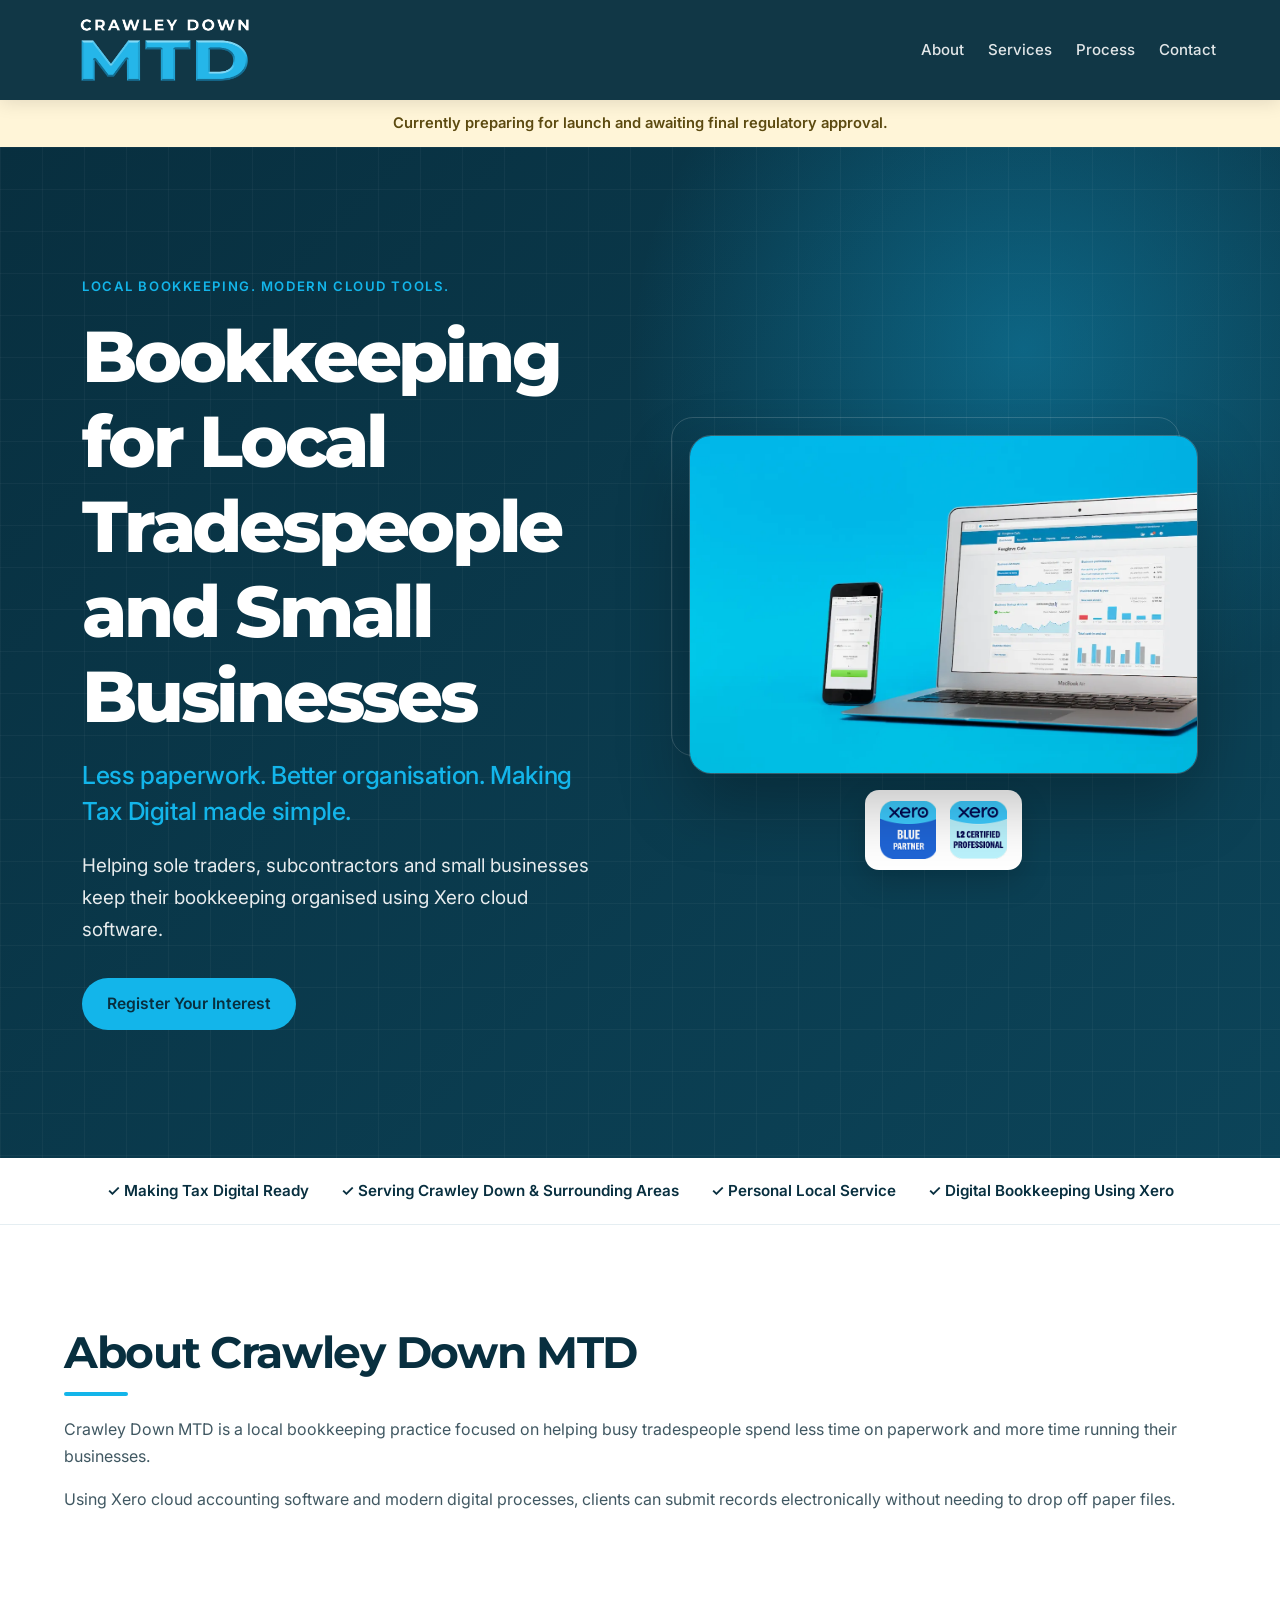
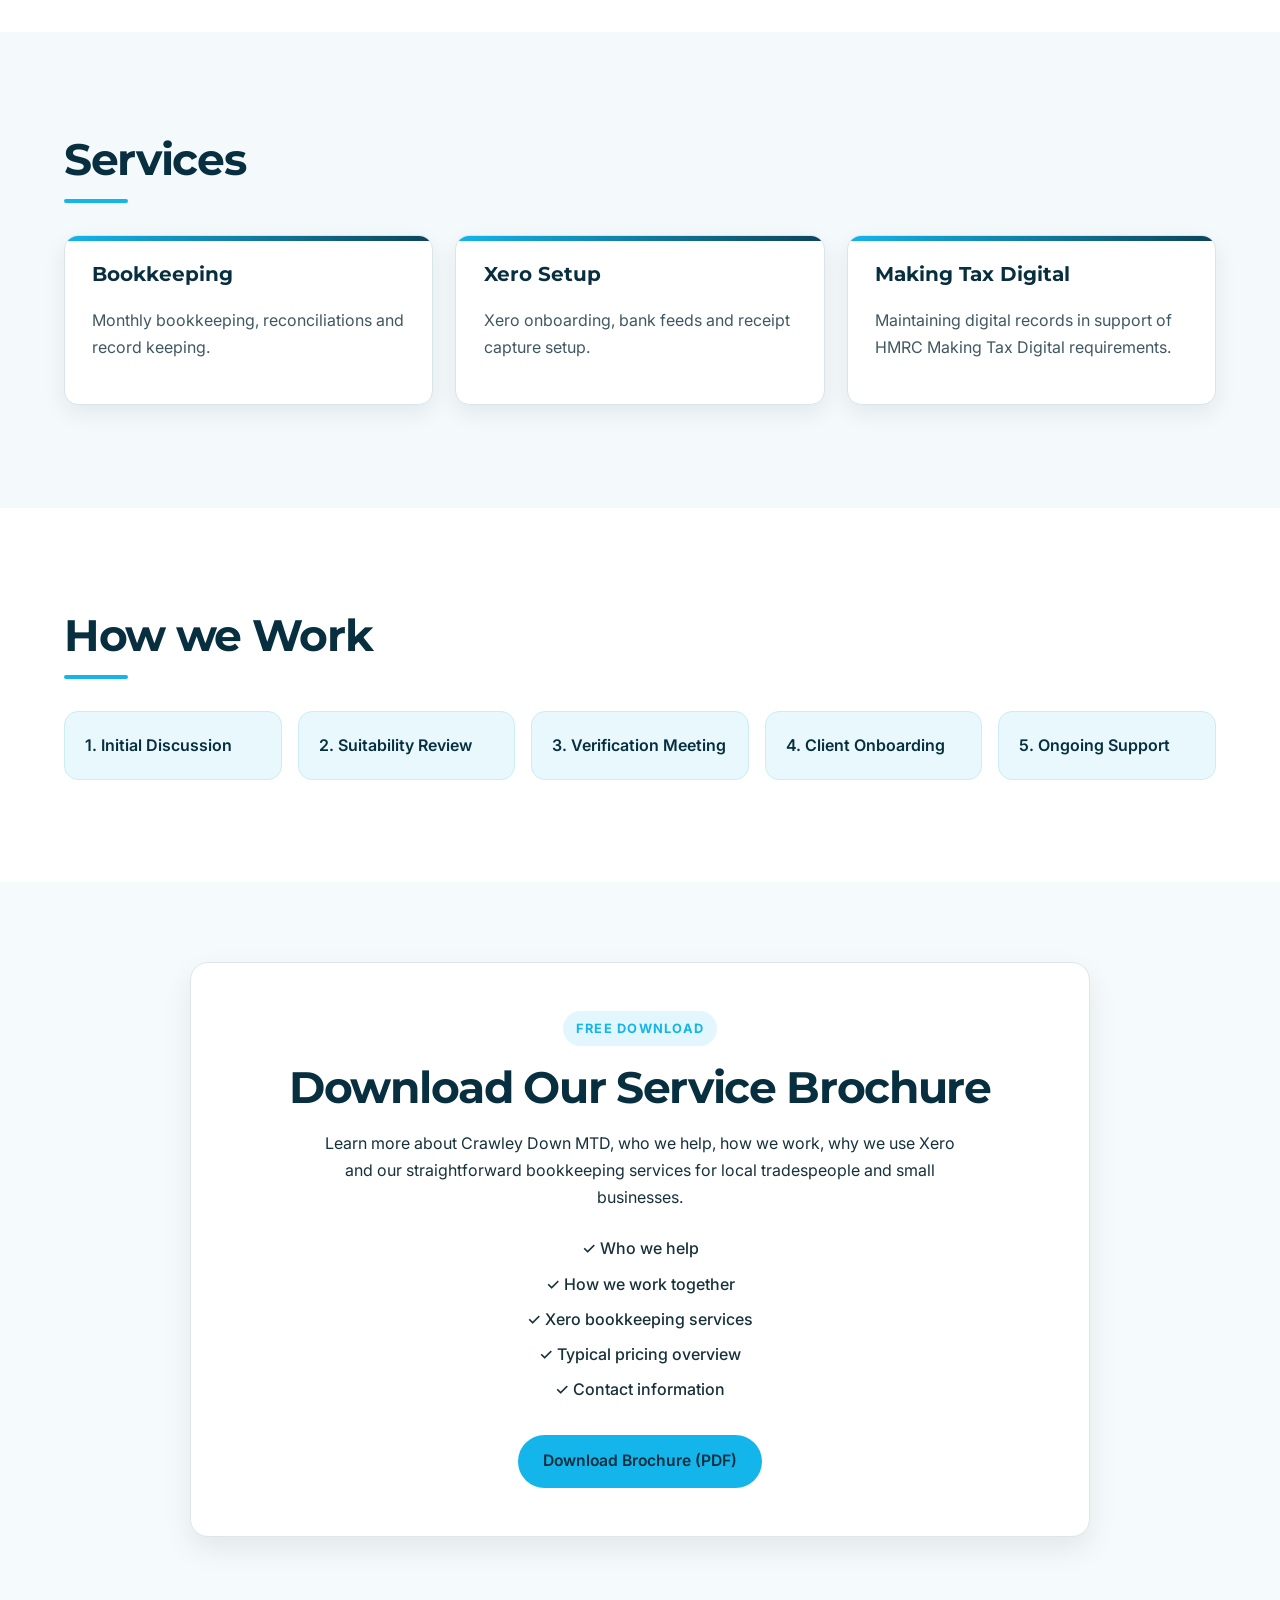
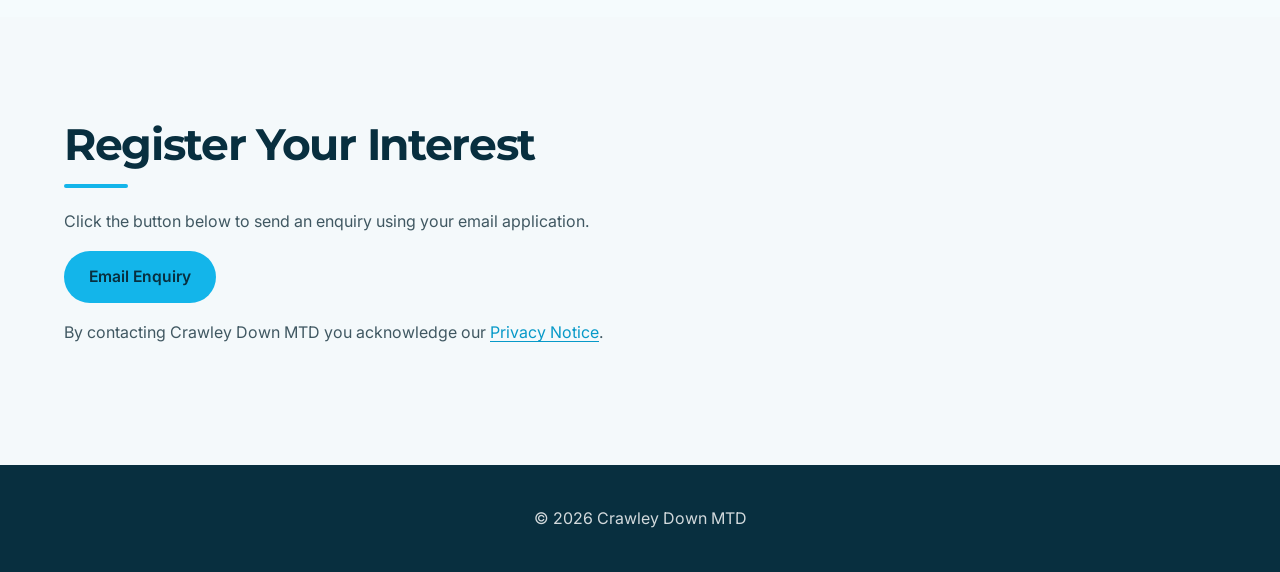
==== index.html @ 28c59f34 "Release 1.1 with downloadable brochure" ====
<!DOCTYPE html>

<html lang="en-GB">
<head>
<meta charset="utf-8"/>
<meta content="width=device-width, initial-scale=1.0" name="viewport"/>
<title>Crawley Down MTD | Bookkeeping for Local Trades Businesses</title>
<meta content="Bookkeeping and Xero support for sole traders, subcontractors and small businesses in Crawley Down and surrounding areas." name="description"/>
<link href="css/style.css" rel="stylesheet"/>
<body>
<header>
<div class="container">
<div class="logo">
<a href="index.html">
   <img src="images/crawley-down-MTD-logo-white.webp" width="200" height="auto">
</a>
</div>
<nav>
<ul>
<li><a href="#about">About</a></li>
<li><a href="#services">Services</a></li>
<li><a href="#process">Process</a></li>
<li><a href="#contact">Contact</a></li>
</ul>
</nav>
</div>
</header>
<section class="status-banner">
<div class="container">
        Currently preparing for launch and awaiting final regulatory approval.
    </div>
</section>
<section class="hero">
<div class="container hero-grid">
<div class="hero-copy">
<p class="eyebrow">Local bookkeeping. Modern cloud tools.</p>
<h1>Bookkeeping for Local Tradespeople and Small Businesses</h1>
<h2>Less paperwork. Better organisation. Making Tax Digital made simple.</h2>
<p class="hero-intro">
                Helping sole traders, subcontractors and small businesses keep their
                bookkeeping organised using Xero cloud software.
            </p>
<a class="btn hero-cta" href="#contact">Register Your Interest</a>
</div>
<div class="hero-visual"><div class="hero-media">
<img alt="Laptop and mobile devices displaying the Xero" class="hero-dashboard" src="images/xero-cloud-dashboard.webp"/>
</div><div class="hero-badges">
<a aria-label="Visit Xero website, Xero Blue Partner badge" href="https://www.xero.com/uk/" rel="noopener noreferrer" target="_blank">
<img alt="Xero blue partner badge" class="xero-badge xero-partner-badge" src="images/xero-partner-badge.png"/>
</a>
<a aria-label="Visit Xero website, Xero L2 Certified Professional badge" href="https://www.xero.com/uk/" rel="noopener noreferrer" target="_blank">
<img alt="Xero L2 certified professional badge" class="xero-badge xero-cert-badge" src="images/xero-cert-badge.png"/>
</a>
</div></div>

</div>
</section>
<section class="trust-band">
<div class="container trust-items">
<div class="trust-item">
            ✓ Making Tax Digital Ready
        </div>
<div class="trust-item">
            ✓ Serving Crawley Down &amp; Surrounding Areas
        </div>
<div class="trust-item">
            ✓ Personal Local Service
        </div>
<div class="trust-item">
            ✓ Digital Bookkeeping Using Xero            
        </div>
</div>
</section>
<section class="section" id="about">
<div class="container">
<h2>About Crawley Down MTD</h2>
<p>
                Crawley Down MTD is a local bookkeeping practice focused on
                helping busy tradespeople spend less time on paperwork and
                more time running their businesses.
            </p>
<p>
                Using Xero cloud accounting software and modern digital
                processes, clients can submit records electronically without
                needing to drop off paper files.
            </p>
</div>
</section>
<section class="section light" id="services">
<div class="container">
<h2>Services</h2>
<div class="cards">
<div class="card">
<h3>Bookkeeping</h3>
<p>
                    Monthly bookkeeping, reconciliations and record keeping.
                </p>
</div>
<div class="card">
<h3>Xero Setup</h3>
<p>
                    Xero onboarding, bank feeds and receipt capture setup.
                </p>
</div>
<div class="card">
<h3>Making Tax Digital</h3>
<p>
                    Maintaining digital records in support of HMRC
                    Making Tax Digital requirements.
                </p>
</div>
</div>
</div>
</section>
<section class="section" id="process">
<div class="container">
<h2>How we Work</h2>
<div class="steps">
<div class="step">1. Initial Discussion</div>
<div class="step">2. Suitability Review</div>
<div class="step">3. Verification Meeting</div>
<div class="step">4. Client Onboarding</div>
<div class="step">5. Ongoing Support</div>
</div>
</div>
</section>
<section class="brochure-section">
    <div class="container brochure-card">
        <div class="brochure-content">
            <span class="brochure-label">
                FREE DOWNLOAD
            </span>
            <h2>Download Our Service Brochure</h2>
            <p>
                Learn more about Crawley Down MTD, who we help,
                how we work, why we use Xero and our straightforward
                bookkeeping services for local tradespeople and
                small businesses.
            </p>
            <ul class="brochure-features">
                <li>✓ Who we help</li>
                <li>✓ How we work together</li>
                <li>✓ Xero bookkeeping services</li>
                <li>✓ Typical pricing overview</li>
                <li>✓ Contact information</li>
            </ul>
            <div class="brochure-actions">
                <a href="downloads/Crawley-Down-MTD-Service-Brochure.pdf"
                   class="btn"
                   target="_blank"
                   rel="noopener noreferrer">
                   Download Brochure (PDF)
                </a>
            </div>
        </div>                   
    </div>
</section>

<section class="section light" id="contact">
<div class="container">
<h2>Register Your Interest</h2>
<p>
            Click the button below to send an enquiry using your email application.
        </p>
<p>
<a class="btn" href="mailto:colin@crawleydownmtd.co.uk?subject=Website Enquiry">
                Email Enquiry
            </a>
</p>
<p>
            By contacting Crawley Down MTD you acknowledge our
            <a href="privacy.html">Privacy Notice</a>.
        </p>
</div>
</section>
</body>
<footer>
    © 2026 Crawley Down MTD
</footer>
</head></html>
---- css/style.css ----
@import url('https://fonts.googleapis.com/css2?family=Inter:wght@400;500;600&family=Montserrat:wght@600;700;800&display=swap');

:root {
    --navy-900: #082f3f;
    --navy-800: #0c4459;
    --blue-500: #13b5ea;
    --blue-600: #0799c8;
    --blue-100: #e8f8fd;
    --ink-900: #17313b;
    --ink-700: #405862;
    --ink-500: #667b84;
    --surface: #ffffff;
    --surface-soft: #f4f9fb;
    --warning-bg: #fff5d8;
    --warning-text: #5c4a10;
    --border: #d8e5ea;
    --shadow-sm: 0 8px 22px rgba(8, 47, 63, 0.08);
    --shadow-md: 0 18px 45px rgba(8, 47, 63, 0.14);
    --radius-sm: 8px;
    --radius-md: 14px;
    --radius-lg: 22px;
}

* {
    box-sizing: border-box;
}

html {
    scroll-behavior: smooth;
}

body {
    margin: 0;
    background: var(--surface);
    color: var(--ink-900);
    font-family: 'Inter', 'Segoe UI', Arial, sans-serif;
    font-size: 1rem;
    line-height: 1.7;
    -webkit-font-smoothing: antialiased;
}

img {
    display: block;
    max-width: 100%;
    height: auto;
}

a {
    color: var(--blue-600);
    text-underline-offset: 0.18em;
}

a:hover {
    color: var(--navy-800);
}

h1,
h2,
h3 {
    margin-top: 0;
    color: var(--navy-900);
    font-family: 'Montserrat', 'Segoe UI', Arial, sans-serif;
    line-height: 1.18;
}

h1 {
    font-size: clamp(2.35rem, 6vw, 4.5rem);
    font-weight: 800;
    letter-spacing: -0.045em;
}

h2 {
    font-size: clamp(1.8rem, 4vw, 2.75rem);
    font-weight: 700;
    letter-spacing: -0.03em;
}

h3 {
    font-size: 1.25rem;
    font-weight: 700;
}

p {
    margin-top: 0;
}

.container {
    width: min(90%, 1200px);
    margin-inline: auto;
}

header {
    position: sticky;
    top: 0;
    z-index: 100;
    background: rgba(8, 47, 63, 0.96);
    color: #ffffff;
    box-shadow: 0 2px 18px rgba(0, 0, 0, 0.12);
    backdrop-filter: blur(12px);
}

header .container {
    display: flex;
    min-height: 76px;
    align-items: center;
    justify-content: space-between;
    gap: 2rem;
}

.logo-top {
    color: #ffffff;
    font-family: 'Monterrat', sans-serif;
    font-size: 0.85rem;
    font-weight: 500;
    letter-spacing: 0.18em;
}

.logo-bottom {
    color: #13b5ea;
    font-family: 'Montserrat', sans-serif;
    font-size: 1.65rem;
    font-weight: 800;
}

.logo,
.logo a {
    color: #ffffff;
    font-family: 'Montserrat', sans-serif;
    font-size: 1.3rem;
    
    font-weight: 600;
    letter-spacing: -0.02em;
    text-decoration: none;
}

nav ul {
    display: flex;
    align-items: center;
    gap: 1.5rem;
    margin: 0;
    padding: 0;
    list-style: none;
}

nav a {
    position: relative;
    color: rgba(255, 255, 255, 0.88);
    font-family: 'Inter', 'Segoe UI', Arial, sans-serif;
    font-size: 0.94rem;
    font-weight: 500;
    text-decoration: none;
}

nav a::after {
    position: absolute;
    right: 0;
    bottom: -0.4rem;
    left: 0;
    height: 2px;
    background: var(--blue-500);
    content: '';
    transform: scaleX(0);
    transform-origin: center;
    transition: transform 180ms ease;
}

nav a:hover,
nav a:focus-visible,
nav a.active {
    color: #ffffff;
}

nav a:hover::after,
nav a:focus-visible::after,
nav a.active::after {
    transform: scaleX(1);
}

.status-banner {
    background: var(--warning-bg);
    color: var(--warning-text);
    padding: 0.7rem 1rem;
    text-align: center;
    font-size: 0.92rem;
    font-weight: 600;
}

.hero {
    position: relative;
    overflow: hidden;
    background:
        radial-gradient(circle at 80% 20%, rgba(19, 181, 234, 0.35), transparent 30%),
        linear-gradient(135deg, var(--navy-900), var(--navy-800));
    color: #ffffff;
    padding: clamp(5rem, 10vw, 8.5rem) 1.25rem;
    text-align: center;
}

.hero::before {
    position: absolute;
    inset: 0;
    background-image:
        linear-gradient(rgba(255, 255, 255, 0.035) 1px, transparent 1px),
        linear-gradient(90deg, rgba(255, 255, 255, 0.035) 1px, transparent 1px);
    background-size: 42px 42px;
    content: '';
    pointer-events: none;
}

.hero .container {
    position: relative;
    z-index: 1;
}

.hero h1,
.hero h2,
.hero h3 {
    color: #ffffff;
}

.hero h1 {
    margin-bottom: 1.2rem;
}

.hero h2 {
    max-width: 680px;
    margin-bottom: 1.25rem;
    color: var(--blue-500);
    font-family: 'Inter', 'Segoe UI', Arial, sans-serif;
    font-size: clamp(1.15rem, 2vw, 1.55rem);
    font-weight: 500;
    letter-spacing: -0.015em;
    line-height: 1.45;
}

.hero p {
    color: rgba(255, 255, 255, 0.9);
}

.hero-grid {
    display: grid;
    grid-template-columns: minmax(0, 1.02fr) minmax(360px, 0.98fr);
    align-items: center;
    gap: clamp(2.5rem, 6vw, 5rem);
}

.hero-copy {
    text-align: left;
}

.hero-copy .eyebrow {
    margin: 0 0 1rem;
    color: var(--blue-500);
    font-family: 'Inter', 'Segoe UI', Arial, sans-serif;
    font-size: 0.82rem;
    font-weight: 600;
    letter-spacing: 0.12em;
    text-transform: uppercase;
}

.hero-copy .hero-intro {
    max-width: 650px;
    margin: 0 0 2rem;
    font-size: clamp(1.02rem, 1.6vw, 1.18rem);
}

.hero-media {
    position: relative;
}

.hero-media::before {
    position: absolute;
    inset: -18px 18px 18px -18px;
    border: 1px solid rgba(255, 255, 255, 0.16);
    border-radius: var(--radius-lg);
    content: '';
}

.hero-dashboard {
    position: relative;
    width: 100%;
    aspect-ratio: 3 / 2;
    border: 1px solid rgba(255, 255, 255, 0.18);
    border-radius: var(--radius-lg);
    box-shadow: 0 28px 70px rgba(0, 0, 0, 0.28);
    object-fit: cover;
}

.hero-cta {
    background: var(--blue-500);
    color: var(--navy-900);
}

.btn,
.hero > .container > a,
button {
    display: inline-flex;
    min-height: 48px;
    align-items: center;
    justify-content: center;
    border: 0;
    border-radius: 999px;
    background: var(--blue-500);
    color: var(--navy-900);
    cursor: pointer;
    font-family: 'Inter', 'Segoe UI', Arial, sans-serif;
    font-size: 0.98rem;
    font-weight: 600;
    padding: 0.8rem 1.55rem;
    text-decoration: none;
    transition: transform 160ms ease, background 160ms ease, box-shadow 160ms ease;
}

.btn:hover,
.hero > .container > a:hover,
button:hover {
    background: #ffffff;
    color: var(--navy-900);
    box-shadow: 0 10px 28px rgba(0, 0, 0, 0.18);
    transform: translateY(-2px);
}

.section {
    padding: clamp(4rem, 8vw, 6.5rem) 0;
}

.section h2 {
    margin-bottom: 1.25rem;
}

.section h2::after {
    display: block;
    width: 64px;
    height: 4px;
    margin-top: 0.8rem;
    border-radius: 999px;
    background: var(--blue-500);
    content: '';
}

.section p,
.section li {
    color: var(--ink-700);
}

.light {
    background: var(--surface-soft);
}

.cards {
    display: grid;
    grid-template-columns: repeat(auto-fit, minmax(240px, 1fr));
    gap: 1.4rem;
    margin-top: 2rem;
}

.card {
    position: relative;
    overflow: hidden;
    border: 1px solid var(--border);
    border-radius: var(--radius-md);
    background: var(--surface);
    padding: 1.7rem;
    box-shadow: var(--shadow-sm);
    transition: transform 180ms ease, box-shadow 180ms ease;
}

.card::before {
    position: absolute;
    top: 0;
    right: 0;
    left: 0;
    height: 5px;
    background: linear-gradient(90deg, var(--blue-500), var(--navy-800));
    content: '';
}

.card:hover {
    box-shadow: var(--shadow-md);
    transform: translateY(-5px);
}

.steps {
    display: grid;
    grid-template-columns: repeat(auto-fit, minmax(190px, 1fr));
    gap: 1rem;
    margin-top: 2rem;
}

.step {
    border: 1px solid #ccecf7;
    border-radius: var(--radius-md);
    background: var(--blue-100);
    color: var(--navy-900);
    font-family: 'Inter', 'Segoe UI', Arial, sans-serif;
    font-weight: 600;
    padding: 1.25rem;
}

form {
    display: flex;
    max-width: 760px;
    flex-direction: column;
    gap: 1rem;
}

label {
    color: var(--ink-900);
    font-weight: 600;
}

input,
textarea {
    width: 100%;
    border: 1px solid var(--border);
    border-radius: var(--radius-sm);
    background: #ffffff;
    color: var(--ink-900);
    font: inherit;
    padding: 0.9rem 1rem;
    transition: border-color 160ms ease, box-shadow 160ms ease;
}

input:focus,
textarea:focus {
    border-color: var(--blue-500);
    box-shadow: 0 0 0 4px rgba(19, 181, 234, 0.16);
    outline: none;
}

button {
    align-self: flex-start;
}

footer {
    background: var(--navy-900);
    color: rgba(255, 255, 255, 0.82);
    padding: 2.5rem 1.25rem;
    text-align: center;
}

footer p {
    margin: 0;
}

footer a {
    color: #ffffff;
}

footer img {
    margin: 1rem auto 0;
}

:focus-visible {
    outline: 3px solid var(--blue-500);
    outline-offset: 4px;
}

@media (max-width: 900px) {
    .hero-grid {
        grid-template-columns: 1fr;
    }

    .hero-copy {
        text-align: center;
    }

    .hero-copy .eyebrow,
    .hero-copy .hero-intro,
    .hero h2 {
        margin-right: auto;
        margin-left: auto;
    }

    .hero-media {
        width: min(100%, 680px);
        margin-inline: auto;
    }
}

@media (max-width: 760px) {
    header {
        position: static;
    }

    header .container {
        flex-direction: column;
        gap: 0.8rem;
        padding: 1rem 0;
    }

    nav ul {
        flex-wrap: wrap;
        justify-content: center;
        gap: 0.75rem 1rem;
    }

    .hero {
        padding-block: 4.5rem;
    }

    .section {
        padding-block: 3.5rem;
    }
}

@media (prefers-reduced-motion: reduce) {
    *,
    *::before,
    *::after {
        scroll-behavior: auto !important;
        transition-duration: 0.01ms !important;
    }
}

.trust-band {
    background: #ffffff;
    border-bottom: 1px solid #e5eef2;
    padding: 1.25rem 0;
}

.trust-items {
    display: flex;
    flex-wrap: wrap;
    justify-content: center;
    align-items: center;
    gap: 2rem;
}

.trust-item {
    color: var(--navy-900);
    font-family: 'Inter', sans-serif;
    font-weight: 600;
    font-size: 0.95rem;
}

.trust-badge img {
    height: auto;
    transition: transform 0.2s ease;
}

.trust-badge img:hover {
    transform: scale(1.05);
}

/* Privacy and other legal-information pages */
.brand-lockup {
    display: inline-flex;
    align-items: baseline;
    gap: 0.45rem;
    color: #ffffff;
    text-decoration: none;
    white-space: nowrap;
}

.brand-name {
    color: #ffffff;
    font-family: 'Inter', 'Segoe UI', Arial, sans-serif;
    font-size: 0.95rem;
    font-weight: 500;
    letter-spacing: 0.14em;
}

.brand-mtd {
    color: var(--blue-500);
    font-family: 'Montserrat', 'Segoe UI', Arial, sans-serif;
    font-size: 2rem;
    font-weight: 800;
    letter-spacing: -0.04em;
    line-height: 1;
}

.legal-hero {
    padding: clamp(3.5rem, 7vw, 5.5rem) 1.25rem;
    text-align: left;
}

.legal-hero-inner {
    max-width: 900px;
}

.legal-hero h1 {
    margin-bottom: 0.8rem;
    font-size: clamp(2.4rem, 6vw, 4rem);
}

.legal-hero p {
    max-width: 720px;
    margin: 0;
    font-size: clamp(1rem, 2vw, 1.18rem);
}

.legal-section {
    background: var(--surface-soft);
}

.legal-content {
    max-width: 920px;
    border: 1px solid var(--border);
    border-radius: var(--radius-lg);
    background: #ffffff;
    padding: clamp(1.5rem, 5vw, 4rem);
    box-shadow: var(--shadow-sm);
}

.legal-content h2 {
    margin-top: 2.6rem;
    margin-bottom: 1rem;
    font-size: clamp(1.35rem, 3vw, 1.8rem);
}

.legal-content h2:first-of-type {
    margin-top: 2rem;
}

.legal-content h2::after {
    width: 44px;
    height: 3px;
    margin-top: 0.55rem;
}

.legal-content p,
.legal-content li {
    color: var(--ink-700);
}

.legal-content ul {
    padding-left: 1.35rem;
}

.legal-content li + li {
    margin-top: 0.5rem;
}

.legal-updated {
    display: inline-block;
    margin: 0;
    border-radius: 999px;
    background: var(--blue-100);
    color: var(--navy-900) !important;
    font-size: 0.9rem;
    padding: 0.45rem 0.85rem;
}

@media (max-width: 760px) {
    .brand-lockup {
        white-space: normal;
    }

    .brand-name {
        font-size: 0.8rem;
    }

    .brand-mtd {
        font-size: 1.65rem;
    }

    .legal-content {
        border-radius: var(--radius-md);
    }
}

.hero-visual {
    min-width: 0;
}

.hero-media {
    position: relative;
}

.hero-media::before {
    position: absolute;
    inset: -18px 18px 18px -18px;
    border: 1px solid rgba(255, 255, 255, 0.16);
    border-radius: var(--radius-lg);
    content: '';
    pointer-events: none;
}

.hero-dashboard {
    position: relative;
    z-index: 1;
    display: block;
    width: 100%;
    height: auto;
    aspect-ratio: 3 / 2;
    border: 1px solid rgba(255, 255, 255, 0.18);
    border-radius: var(--radius-lg);
    box-shadow: 0 28px 70px rgba(0, 0, 0, 0.28);
    object-fit: cover;
}

.hero-badges {
    display: flex;
    width: fit-content;
    align-items: center;
    justify-content: center;
    gap: 14px;
    margin: 16px auto 0;
    border: 1px solid rgba(255, 255, 255, 0.20);
    border-radius: 14px;
    background: #ffffff;
    padding: 10px 14px;
    box-shadow: 0 12px 30px rgba(0, 0, 0, 0.16);
}

.hero-badges a {
    display: flex;
    align-items: center;
    justify-content: center;
    border: 0;
    text-decoration: none;
}

.hero-badges .xero-badge {
    display: block;
    width: auto;
    max-width: none;
    border: 0;
    border-radius: 0;
    background: transparent;
    box-shadow: none;
    object-fit: contain;
}

.hero-badges .xero-partner-badge {
    height: 58px;
}

.hero-badges .xero-cert-badge {
    height: 58px;
}

@media (max-width: 900px) {
    .hero-visual {
        width: min(100%, 680px);
        margin-inline: auto;
    }
}

.brochure-section {
    background: #f5fbfd;
    padding: 5rem 1.5rem;
}

.brochure-card {
    max-width: 900px;
    margin: 0 auto;
}

.brochure-content {
    background: #ffffff;
    border: 1px solid #dce6eb;
    border-radius: 18px;
    padding: 3rem;
    text-align: center;
    box-shadow: 0 12px 30px rgba(0, 0, 0, 0.08);
}

.brochure-label {
    display: inline-block;
    margin-bottom: 1rem;
    padding: 0.4rem 0.8rem;
    background: rgba(19, 181, 234, 0.12);
    color: var(--blue-500);
    font-size: 0.8rem;
    font-weight: 700;
    letter-spacing: 0.1em;
    border-radius: 999px;
}

.brochure-content h2 {
    margin-bottom: 1rem;
}

.brochure-content p {
    max-width: 650px;
    margin: 0 auto 1.5rem;
}

.brochure-features {
    list-style: none;
    padding: 0;
    margin: 0 0 2rem;
}

.brochure-features li {
    margin: 0.5rem 0;
    font-weight: 500;
}

.brochure-actions .btn {
    display: inline-block;
}

.brochure-actions {
margin-top: 2rem;
}
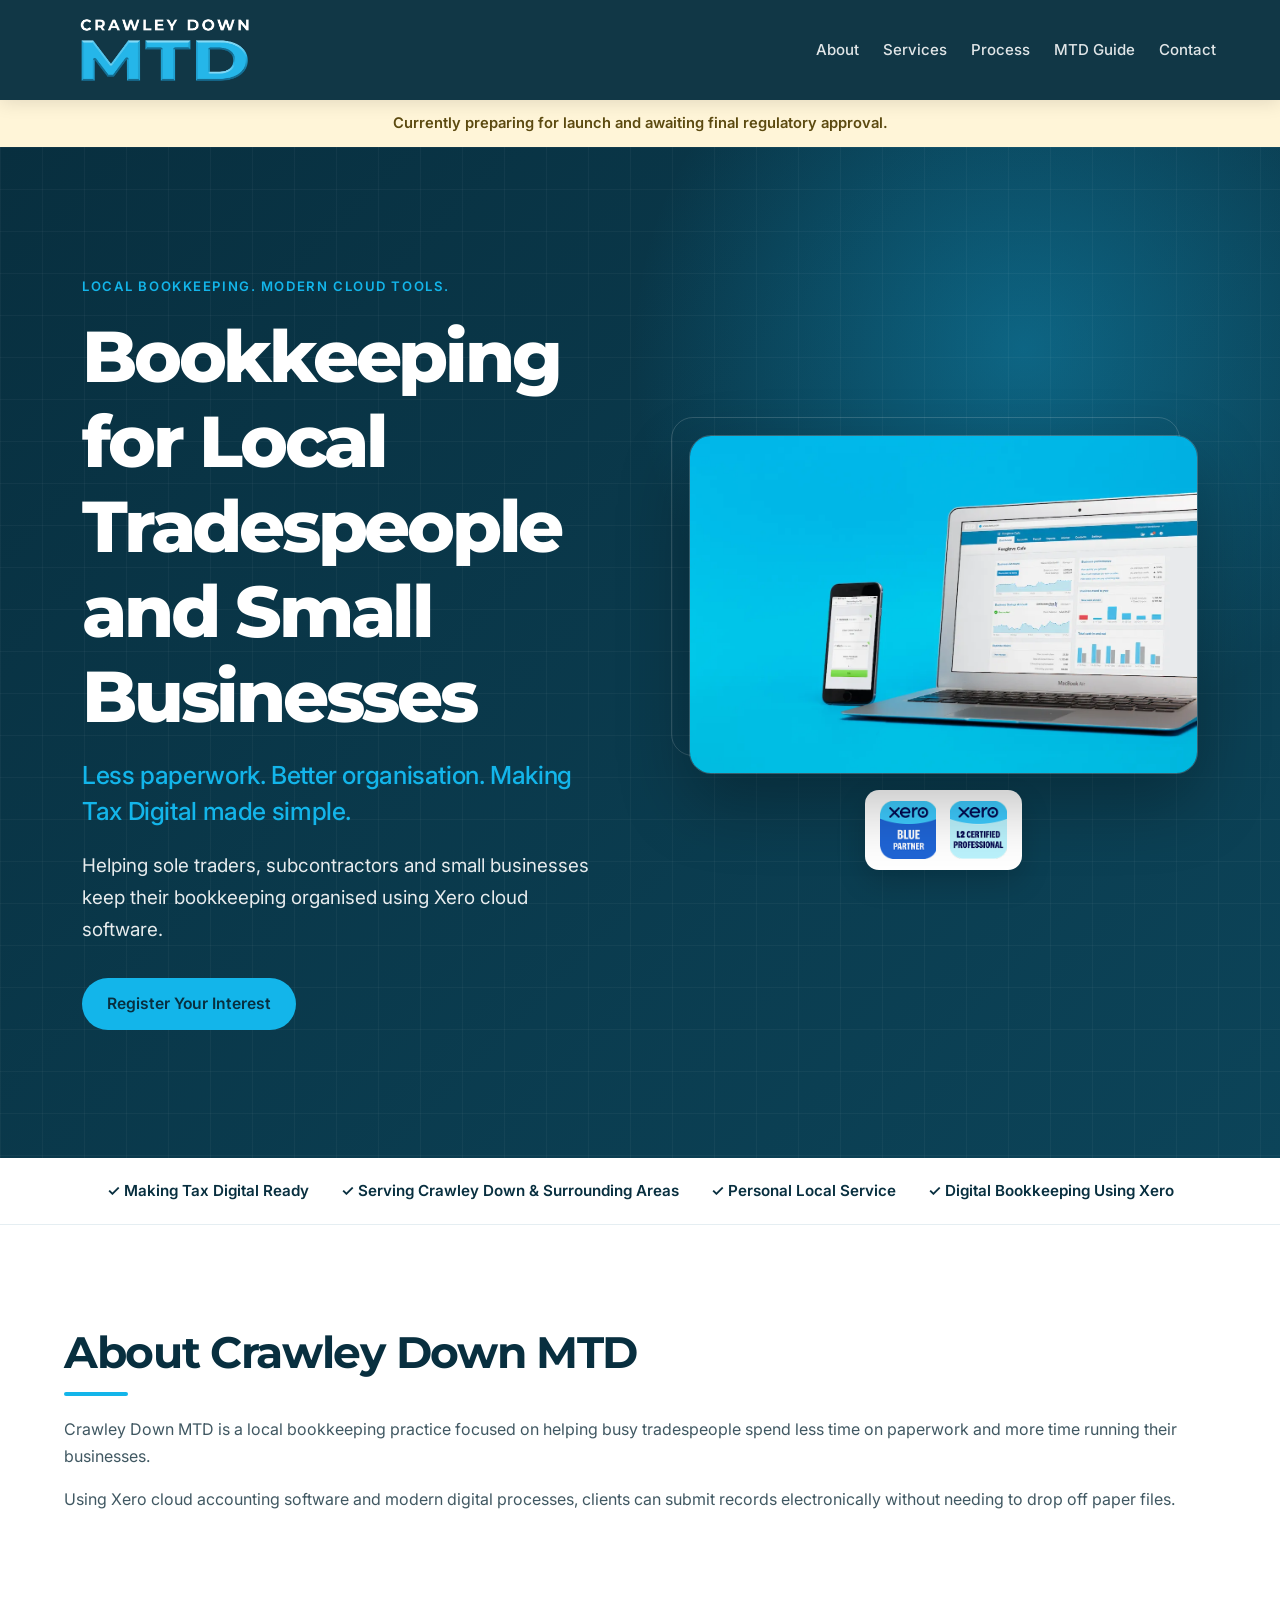
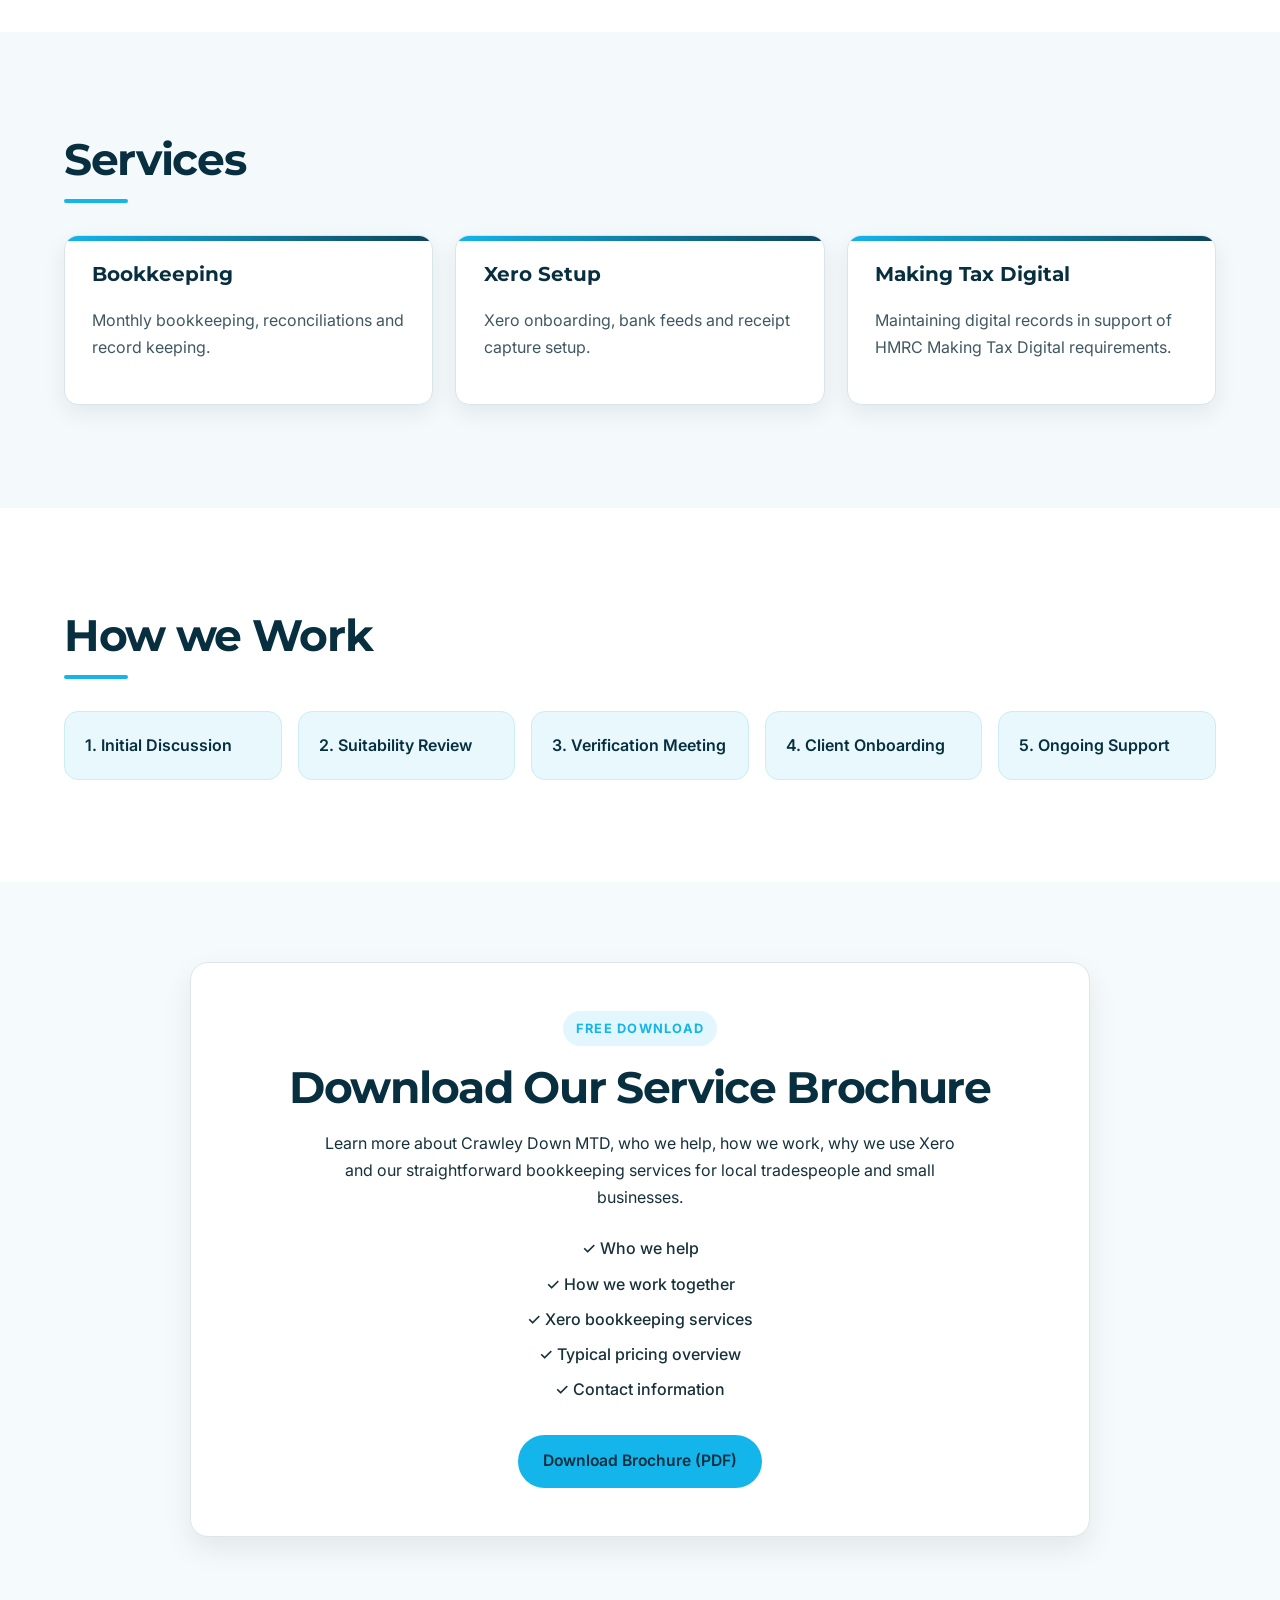
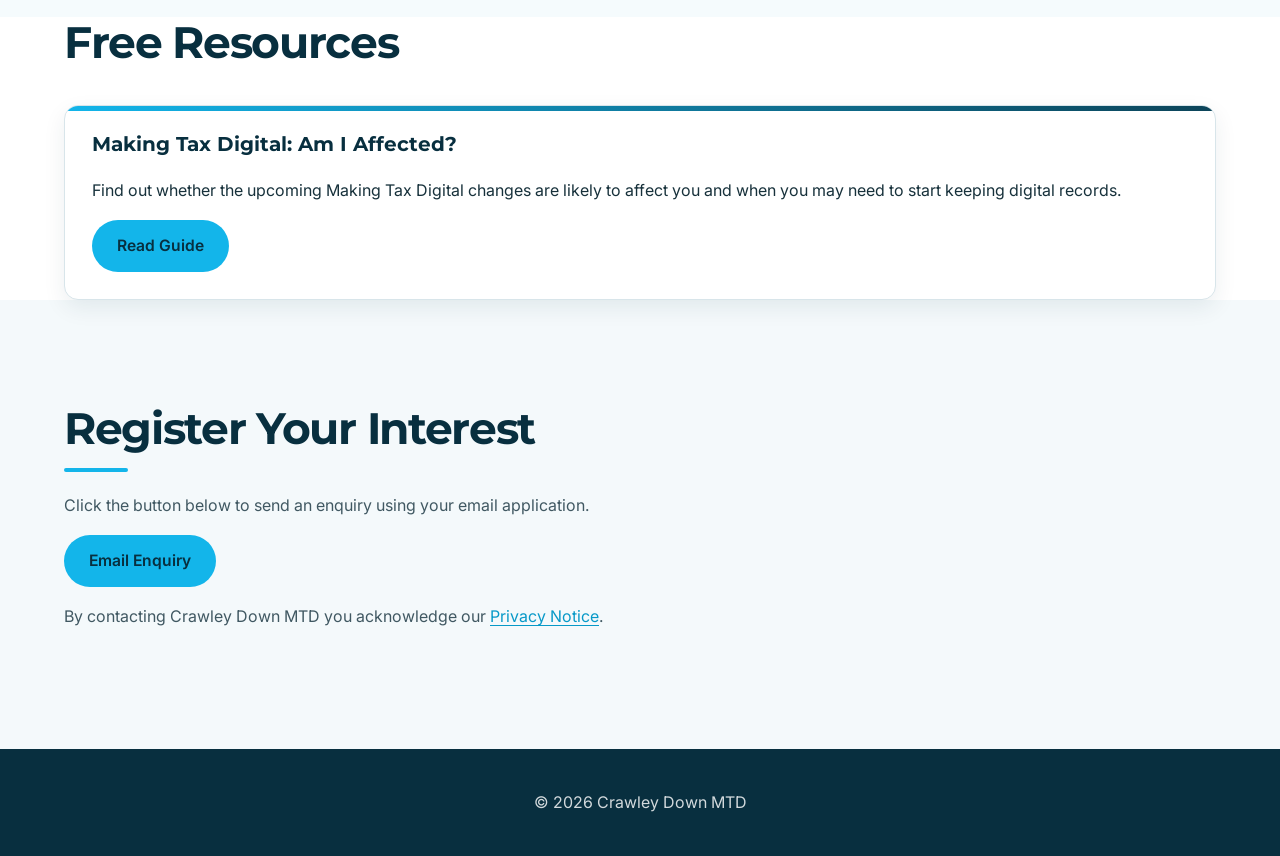
==== commit e5824575: "v1.2 Includes MTD Eligibility guide" ====
--- a/index.html
+++ b/index.html
@@ -12,7 +12,7 @@
 <div class="container">
 <div class="logo">
 <a href="index.html">
-   <img src="images/crawley-down-MTD-logo-white.webp" width="200" height="auto">
+   <img src="images/crawley-down-MTD-logo-white.webp" width="200">
 </a>
 </div>
 <nav>
@@ -20,6 +20,7 @@
 <li><a href="#about">About</a></li>
 <li><a href="#services">Services</a></li>
 <li><a href="#process">Process</a></li>
+<li><a href="mtd-eligibility.html">MTD Guide</a></li>
 <li><a href="#contact">Contact</a></li>
 </ul>
 </nav>
@@ -156,6 +157,33 @@
     </div>
 </section>
 
+<section class="resources-preview">
+    <div class="container">
+
+        <h2>Free Resources</h2>
+
+        <div class="cards">
+
+            <div class="card">
+                <h3>Making Tax Digital: Am I Affected?</h3>
+
+                <p>
+                    Find out whether the upcoming Making Tax Digital
+                    changes are likely to affect you and when you may
+                    need to start keeping digital records.
+                </p>
+
+                <a href="mtd-eligibility.html" class="btn">
+                    Read Guide
+                </a>
+
+            </div>
+
+        </div>
+
+    </div>
+</section>
+
 <section class="section light" id="contact">
 <div class="container">
 <h2>Register Your Interest</h2>
--- a/css/style.css
+++ b/css/style.css
@@ -796,3 +796,390 @@
 .brochure-actions {
 margin-top: 2rem;
 }
+
+/* =========================================================
+   MTD ELIGIBILITY PAGE
+   ========================================================= */
+
+.mtd-hero {
+    position: relative;
+    overflow: hidden;
+    padding: 5rem 0;
+    color: #ffffff;
+    background:
+        radial-gradient(
+            circle at 85% 20%,
+            rgba(19, 181, 234, 0.28),
+            transparent 35%
+        ),
+        linear-gradient(
+            135deg,
+            #092f4f 0%,
+            #075985 58%,
+            #087ea4 100%
+        );
+}
+
+.mtd-hero::after {
+    position: absolute;
+    right: -8rem;
+    bottom: -12rem;
+    width: 28rem;
+    height: 28rem;
+    border: 4rem solid rgba(255, 255, 255, 0.05);
+    border-radius: 50%;
+    content: "";
+}
+
+.mtd-hero-grid {
+    position: relative;
+    z-index: 1;
+    display: grid;
+    grid-template-columns: minmax(0, 1.35fr) minmax(18rem, 0.65fr);
+    gap: 3.5rem;
+    align-items: center;
+}
+
+.mtd-eyebrow,
+.mtd-section-label,
+.mtd-panel-label {
+    margin: 0 0 0.8rem;
+    font-size: 0.79rem;
+    font-weight: 800;
+    line-height: 1.4;
+    letter-spacing: 0.14em;
+    text-transform: uppercase;
+}
+
+.mtd-eyebrow {
+    color: #7dddf7;
+}
+
+.mtd-hero h1 {
+    max-width: 760px;
+    margin: 0 0 1.2rem;
+    color: #ffffff;
+    font-size: clamp(2.5rem, 5vw, 4.7rem);
+    line-height: 1.03;
+    letter-spacing: -0.04em;
+}
+
+.mtd-hero-intro {
+    max-width: 670px;
+    margin: 0 0 2rem;
+    color: rgba(255, 255, 255, 0.9);
+    font-size: 1.16rem;
+    line-height: 1.75;
+}
+
+.mtd-hero-button {
+    background: #ffffff;
+    color: #093653;
+}
+
+.mtd-hero-button:hover,
+.mtd-hero-button:focus-visible {
+    background: #dff7fd;
+    color: #062a43;
+}
+
+.mtd-deadline-panel {
+    padding: 1.75rem;
+    border: 1px solid rgba(255, 255, 255, 0.24);
+    border-radius: 1.25rem;
+    background: rgba(4, 37, 60, 0.5);
+    box-shadow: 0 1.5rem 3.5rem rgba(0, 0, 0, 0.18);
+    backdrop-filter: blur(12px);
+}
+
+.mtd-panel-label {
+    color: #7dddf7;
+}
+
+.mtd-deadline {
+    display: flex;
+    flex-direction: column;
+    gap: 0.3rem;
+    padding: 1rem 0;
+    border-top: 1px solid rgba(255, 255, 255, 0.15);
+}
+
+.mtd-deadline-date {
+    font-size: 1.15rem;
+    font-weight: 800;
+}
+
+.mtd-deadline-threshold {
+    color: rgba(255, 255, 255, 0.82);
+    font-size: 0.94rem;
+}
+
+.mtd-introduction {
+    padding: 4rem 0 2rem;
+    background: #f5f9fc;
+}
+
+.mtd-intro-card {
+    padding: 2rem;
+    border-left: 6px solid #13b5ea;
+    border-radius: 0 1rem 1rem 0;
+    background: #ffffff;
+    box-shadow: 0 0.8rem 2.4rem rgba(9, 47, 79, 0.08);
+}
+
+.mtd-intro-heading {
+    margin-bottom: 1rem;
+}
+
+.mtd-section-label {
+    color: #087ea4;
+}
+
+.mtd-intro-card h2,
+.mtd-section-heading h2 {
+    margin-top: 0;
+    color: #092f4f;
+}
+
+.mtd-important-note {
+    margin-top: 1.5rem;
+    padding: 1rem 1.2rem;
+    border-radius: 0.75rem;
+    background: #e7f7fc;
+    color: #083653;
+    line-height: 1.65;
+}
+
+.mtd-checker {
+    padding: 4.5rem 0;
+    background: #f5f9fc;
+}
+
+.mtd-section-heading {
+    max-width: 760px;
+    margin-bottom: 2rem;
+}
+
+.mtd-section-heading h2 {
+    margin-bottom: 0.75rem;
+    font-size: clamp(2rem, 4vw, 3rem);
+}
+
+.mtd-section-heading p:last-child {
+    color: #506579;
+    line-height: 1.7;
+}
+
+.mtd-table-key {
+    display: flex;
+    flex-wrap: wrap;
+    gap: 0.75rem 1.5rem;
+    margin-bottom: 1.25rem;
+}
+
+.mtd-key-item {
+    display: inline-flex;
+    gap: 0.5rem;
+    align-items: center;
+    color: #40566a;
+    font-size: 0.9rem;
+    font-weight: 650;
+}
+
+.mtd-key-dot {
+    width: 0.72rem;
+    height: 0.72rem;
+    border-radius: 50%;
+}
+
+.mtd-key-2026 {
+    background: #087ea4;
+}
+
+.mtd-key-2027 {
+    background: #d48400;
+}
+
+.mtd-key-2028 {
+    background: #6d56b0;
+}
+
+.mtd-key-out {
+    background: #758391;
+}
+
+.mtd-table-wrapper {
+    overflow-x: auto;
+    border: 1px solid #d8e4ec;
+    border-radius: 1rem;
+    background: #ffffff;
+    box-shadow: 0 1rem 3rem rgba(9, 47, 79, 0.08);
+}
+
+.mtd-eligibility-table {
+    width: 100%;
+    border-collapse: collapse;
+    color: #21384b;
+}
+
+.mtd-eligibility-table th,
+.mtd-eligibility-table td {
+    padding: 1.15rem 1.25rem;
+    border-bottom: 1px solid #e2ebf1;
+    text-align: left;
+    vertical-align: middle;
+}
+
+.mtd-eligibility-table th {
+    background: #092f4f;
+    color: #ffffff;
+    font-size: 0.86rem;
+    letter-spacing: 0.04em;
+    text-transform: uppercase;
+}
+
+.mtd-eligibility-table tbody tr:nth-child(even) {
+    background: #f8fbfd;
+}
+
+.mtd-eligibility-table tbody tr:hover {
+    background: #edf8fc;
+}
+
+.mtd-eligibility-table tbody tr:last-child td {
+    border-bottom: 0;
+}
+
+.mtd-eligibility-table td:first-child strong,
+.mtd-eligibility-table td:first-child span {
+    display: block;
+}
+
+.mtd-eligibility-table td:first-child strong {
+    margin-bottom: 0.25rem;
+    color: #092f4f;
+}
+
+.mtd-eligibility-table td:first-child span {
+    color: #65798a;
+    font-size: 0.91rem;
+    line-height: 1.45;
+}
+
+.mtd-status {
+    display: inline-flex;
+    min-width: 11.4rem;
+    justify-content: center;
+    padding: 0.55rem 0.8rem;
+    border-radius: 999px;
+    font-size: 0.87rem;
+    font-weight: 800;
+    text-align: center;
+}
+
+.mtd-status-2026 {
+    background: #dff5fb;
+    color: #096887;
+}
+
+.mtd-status-2027 {
+    background: #fff1d5;
+    color: #8a5600;
+}
+
+.mtd-status-2028 {
+    background: #eee9fa;
+    color: #584099;
+}
+
+.mtd-status-out {
+    background: #e9edf0;
+    color: #4e5d69;
+}
+
+.mtd-table-footnote {
+    max-width: 900px;
+    margin: 1.25rem 0 0;
+    color: #687b8b;
+    font-size: 0.89rem;
+    line-height: 1.65;
+}
+
+.sr-only {
+    position: absolute;
+    width: 1px;
+    height: 1px;
+    padding: 0;
+    overflow: hidden;
+    clip: rect(0, 0, 0, 0);
+    white-space: nowrap;
+    border: 0;
+}
+
+@media (max-width: 820px) {
+    .mtd-hero {
+        padding: 3.5rem 0;
+    }
+
+    .mtd-hero-grid {
+        grid-template-columns: 1fr;
+        gap: 2rem;
+    }
+
+    .mtd-deadline-panel {
+        max-width: 34rem;
+    }
+
+    .mtd-intro-heading {
+        gap: 0.8rem;
+    }
+}
+
+@media (max-width: 680px) {
+    .mtd-eligibility-table thead {
+        position: absolute;
+        width: 1px;
+        height: 1px;
+        overflow: hidden;
+        clip: rect(0, 0, 0, 0);
+    }
+
+    .mtd-eligibility-table,
+    .mtd-eligibility-table tbody,
+    .mtd-eligibility-table tr,
+    .mtd-eligibility-table td {
+        display: block;
+        width: 100%;
+    }
+
+    .mtd-eligibility-table tr {
+        padding: 0.6rem 0;
+        border-bottom: 1px solid #d8e4ec;
+    }
+
+    .mtd-eligibility-table td {
+        display: grid;
+        grid-template-columns: minmax(8rem, 0.8fr) 1.2fr;
+        gap: 1rem;
+        padding: 0.65rem 1rem;
+        border: 0;
+    }
+
+    .mtd-eligibility-table td::before {
+        color: #087ea4;
+        content: attr(data-label);
+        font-size: 0.76rem;
+        font-weight: 800;
+        letter-spacing: 0.04em;
+        text-transform: uppercase;
+    }
+
+    .mtd-status {
+        min-width: 0;
+        justify-self: start;
+    }
+
+    .mtd-intro-card {
+        padding: 1.4rem;
+    }
+}
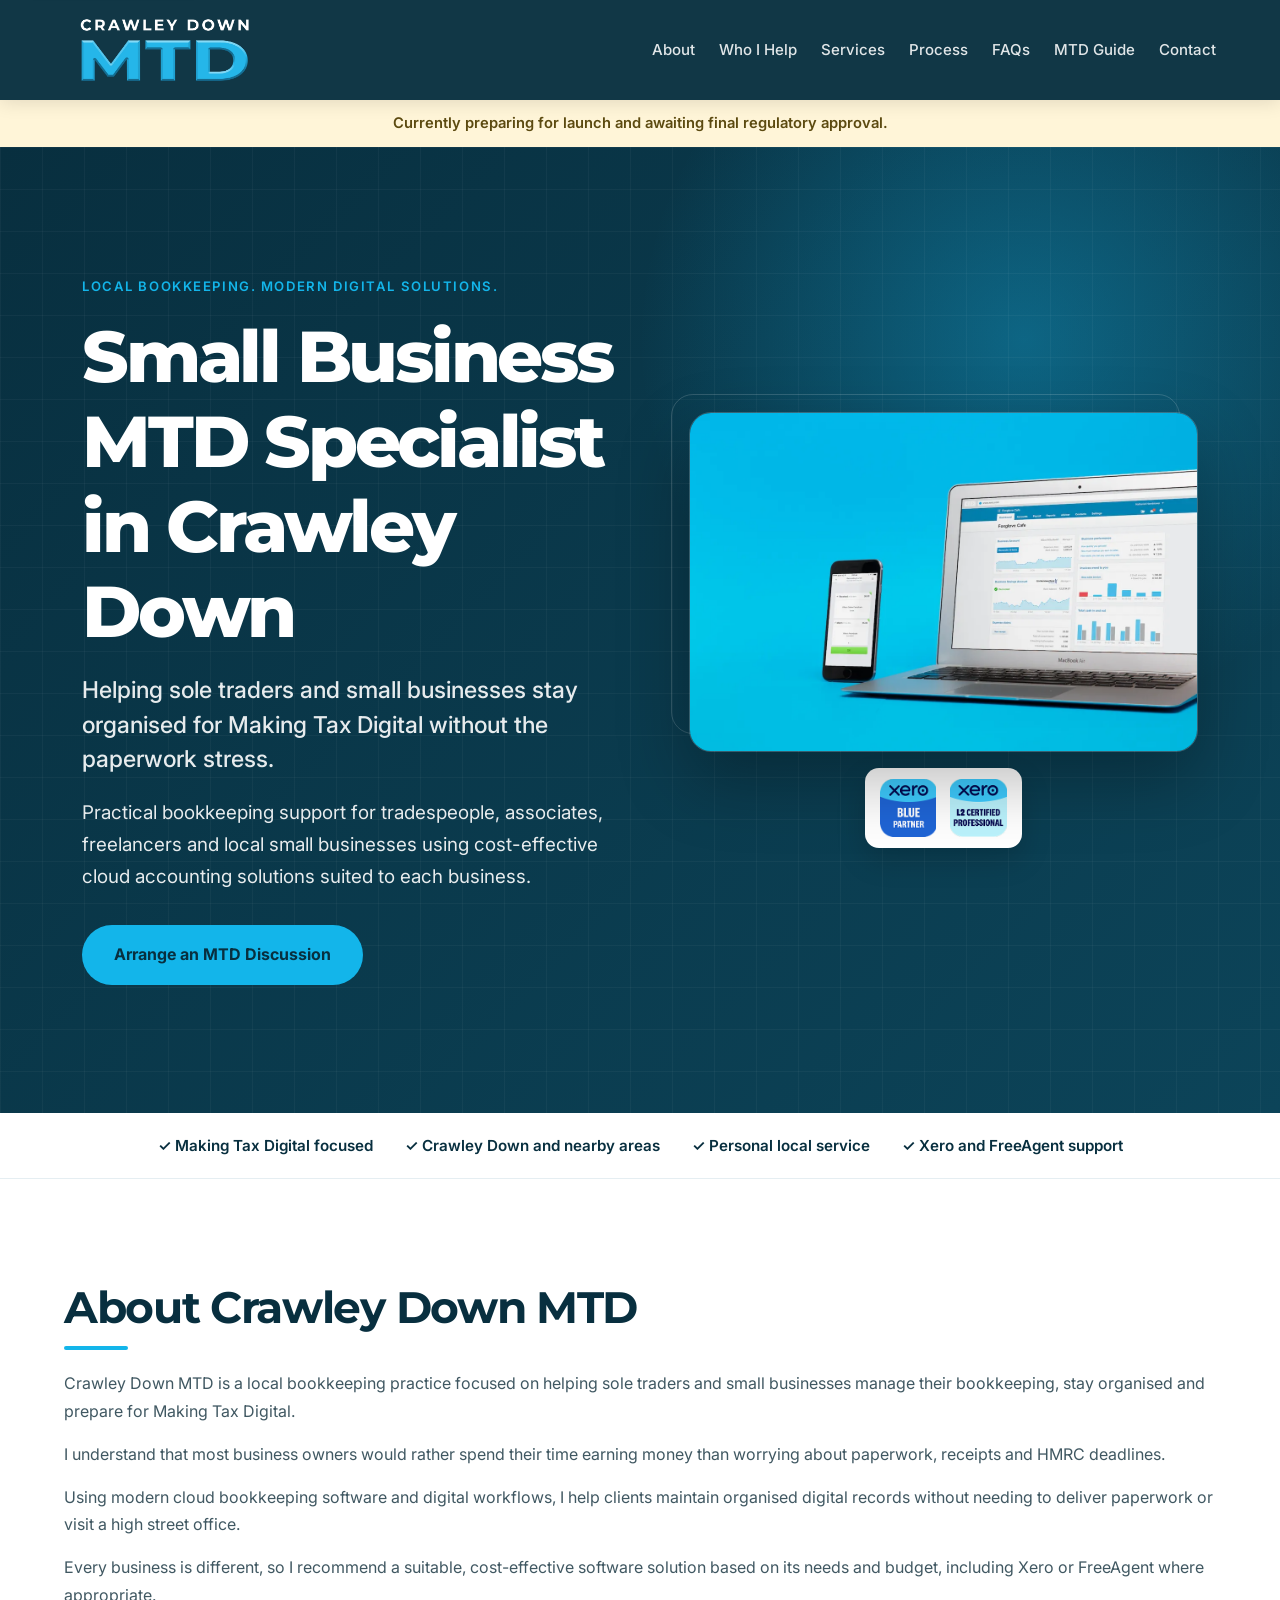
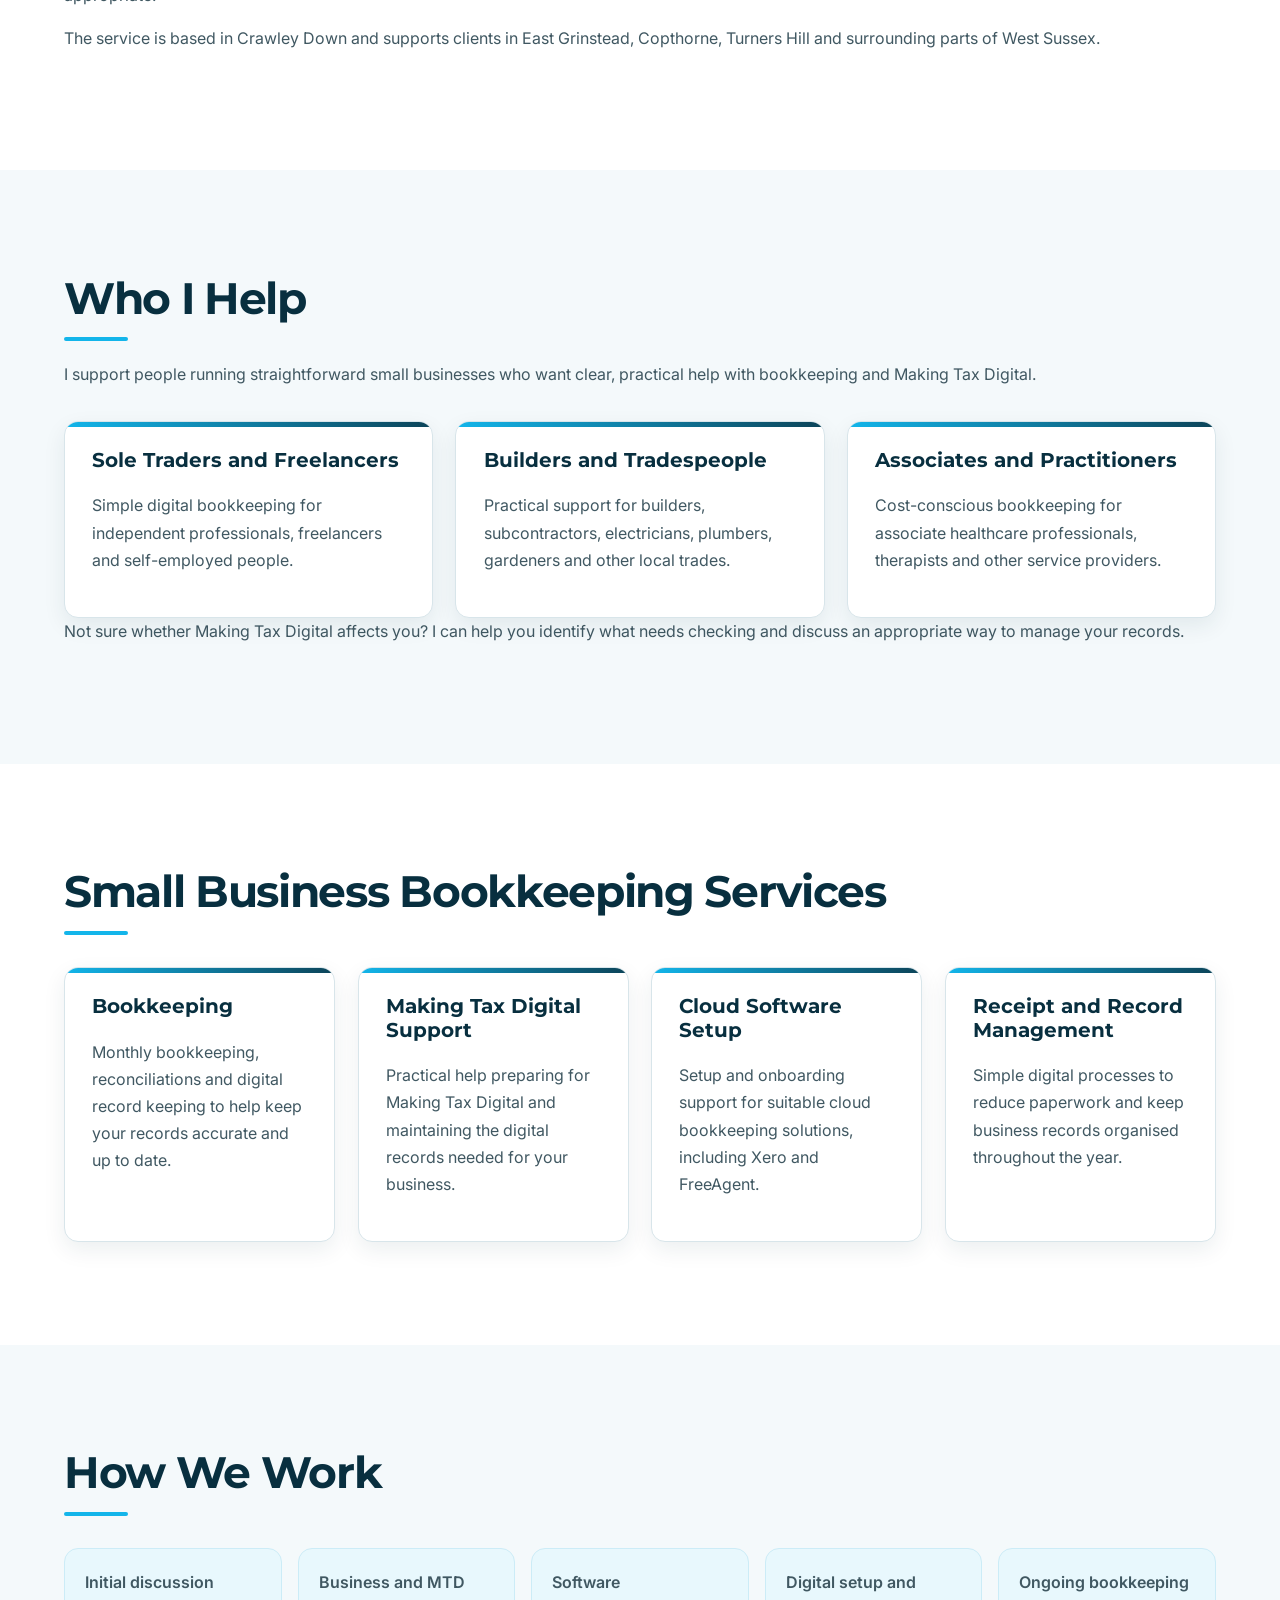
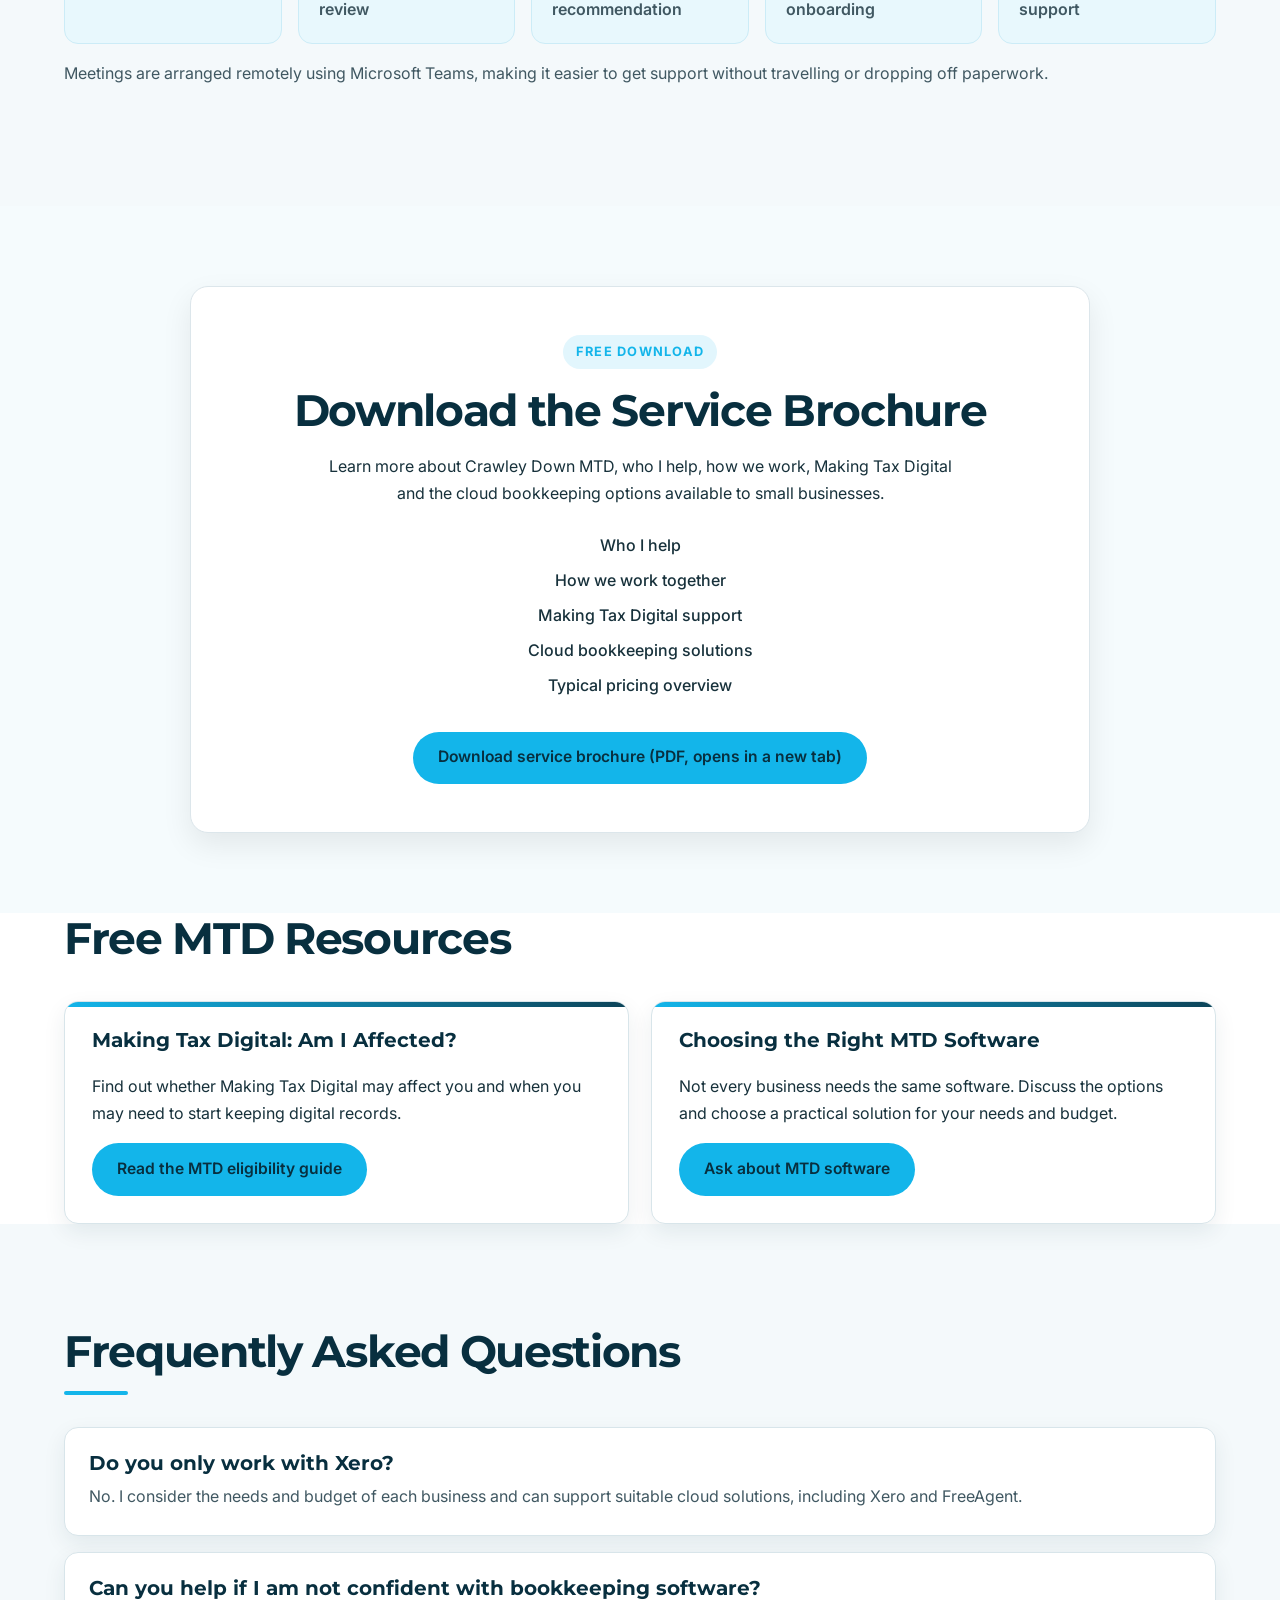
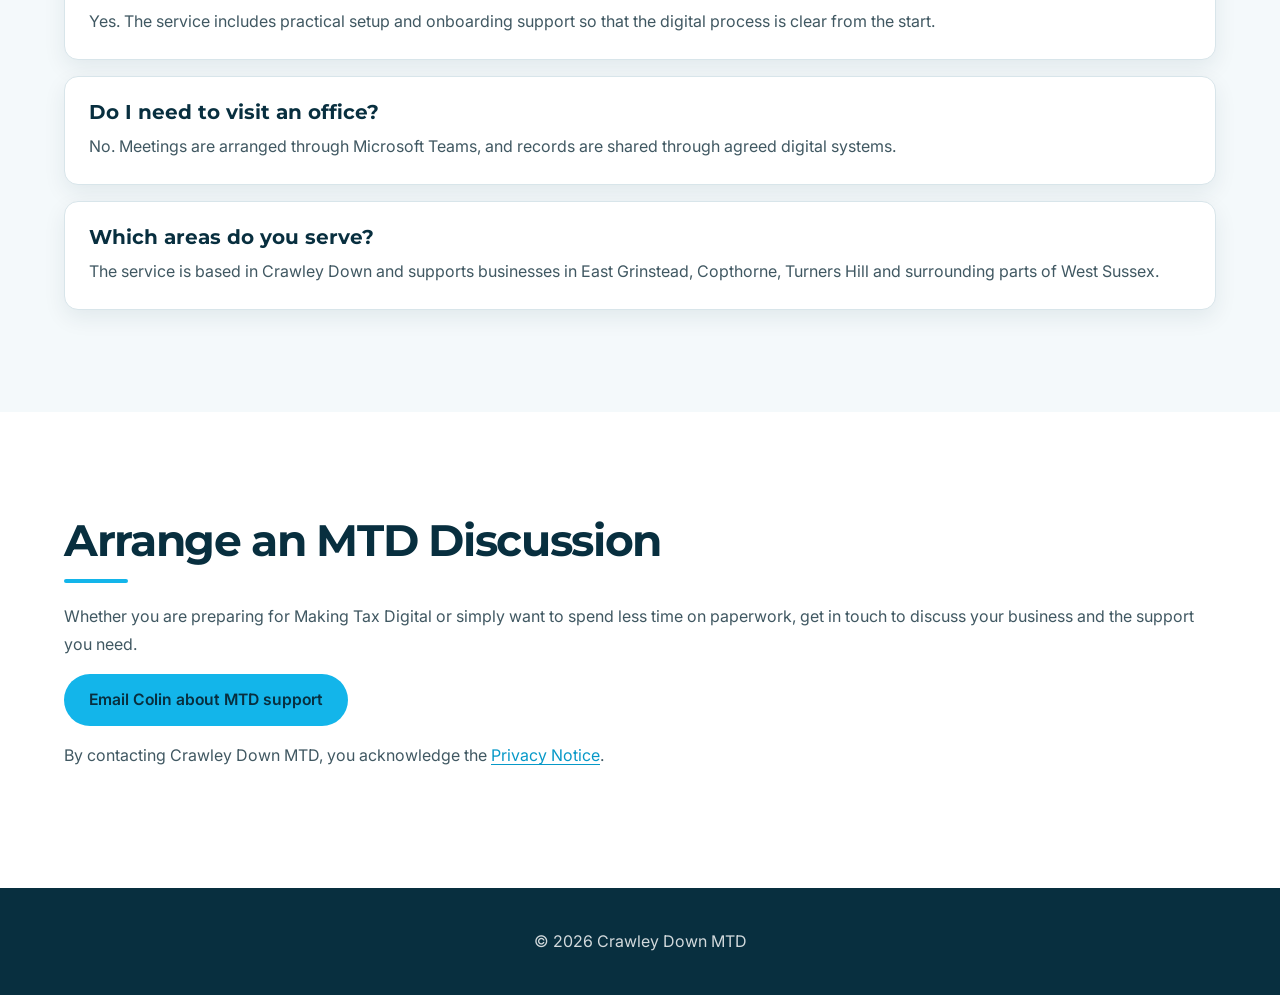
==== commit 28c76ed3: "Version to include FreeAgent options" ====
--- a/index.html
+++ b/index.html
@@ -1,208 +1,287 @@
 <!DOCTYPE html>
-
 <html lang="en-GB">
 <head>
-<meta charset="utf-8"/>
-<meta content="width=device-width, initial-scale=1.0" name="viewport"/>
-<title>Crawley Down MTD | Bookkeeping for Local Trades Businesses</title>
-<meta content="Bookkeeping and Xero support for sole traders, subcontractors and small businesses in Crawley Down and surrounding areas." name="description"/>
-<link href="css/style.css" rel="stylesheet"/>
+    <meta charset="utf-8">
+    <meta name="viewport" content="width=device-width, initial-scale=1.0">
+    <title>Small Business MTD Specialist in Crawley Down | Crawley Down MTD</title>
+    <meta name="description" content="Local bookkeeping and Making Tax Digital support for sole traders, tradespeople, associates and small businesses in Crawley Down, East Grinstead and nearby West Sussex villages.">
+    <link rel="canonical" href="https://www.crawleydownmtd.co.uk/">
+
+    <meta property="og:type" content="website">
+    <meta property="og:locale" content="en_GB">
+    <meta property="og:site_name" content="Crawley Down MTD">
+    <meta property="og:title" content="Small Business MTD Specialist | Crawley Down MTD">
+    <meta property="og:description" content="Practical bookkeeping and Making Tax Digital support for sole traders and small businesses around Crawley Down.">
+    <meta property="og:url" content="https://www.crawleydownmtd.co.uk/">
+    <meta property="og:image" content="https://www.crawleydownmtd.co.uk/images/crawley-down-mtd-social-preview.webp">
+    <meta property="og:image:alt" content="Crawley Down MTD, local bookkeeping and Making Tax Digital support">
+
+    <meta name="twitter:card" content="summary_large_image">
+    <meta name="twitter:title" content="Small Business MTD Specialist | Crawley Down MTD">
+    <meta name="twitter:description" content="Practical bookkeeping and Making Tax Digital support for sole traders and small businesses around Crawley Down.">
+    <meta name="twitter:image" content="https://www.crawleydownmtd.co.uk/images/crawley-down-mtd-social-preview.webp">
+
+    <link href="css/style.css" rel="stylesheet">
+    <style>
+        .skip-link {
+            position: absolute;
+            left: 1rem;
+            top: -5rem;
+            z-index: 9999;
+            padding: 0.75rem 1rem;
+            background: #ffffff;
+            color: #003b5c;
+            border: 2px solid currentColor;
+        }
+        .skip-link:focus { top: 1rem; }
+        :focus-visible {
+            outline: 3px solid #ffbf47;
+            outline-offset: 3px;
+        }
+    </style>
+
+    <script type="application/ld+json">
+    {
+      "@context": "https://schema.org",
+      "@type": "ProfessionalService",
+      "name": "Crawley Down MTD",
+      "url": "https://www.crawleydownmtd.co.uk/",
+      "description": "Local bookkeeping and Making Tax Digital support for sole traders and small businesses.",
+      "areaServed": [
+        "Crawley Down",
+        "East Grinstead",
+        "Copthorne",
+        "Turners Hill",
+        "West Sussex"
+      ],
+      "email": "colin@crawleydownmtd.co.uk"
+    }
+    </script>
+</head>
 <body>
-<header>
-<div class="container">
-<div class="logo">
-<a href="index.html">
-   <img src="images/crawley-down-MTD-logo-white.webp" width="200">
-</a>
-</div>
-<nav>
-<ul>
-<li><a href="#about">About</a></li>
-<li><a href="#services">Services</a></li>
-<li><a href="#process">Process</a></li>
-<li><a href="mtd-eligibility.html">MTD Guide</a></li>
-<li><a href="#contact">Contact</a></li>
-</ul>
-</nav>
-</div>
-</header>
-<section class="status-banner">
-<div class="container">
-        Currently preparing for launch and awaiting final regulatory approval.
+    <a class="skip-link" href="#main-content">Skip to main content</a>
+
+    <header>
+        <div class="container">
+            <div class="logo">
+                <a href="/" aria-label="Crawley Down MTD home">
+                    <img src="images/crawley-down-MTD-logo-white.webp" width="200" alt="Crawley Down MTD">
+                </a>
+            </div>
+            <nav aria-label="Main navigation">
+                <ul>
+                    <li><a href="#about">About</a></li>
+                    <li><a href="#who-we-help">Who I Help</a></li>
+                    <li><a href="#services">Services</a></li>
+                    <li><a href="#process">Process</a></li>
+                    <li><a href="#faq">FAQs</a></li>
+                    <li><a href="mtd-eligibility.html">MTD Guide</a></li>
+                    <li><a href="#contact">Contact</a></li>
+                </ul>
+            </nav>
+        </div>
+    </header>
+
+    <div class="status-banner" role="status">
+        <div class="container">
+            Currently preparing for launch and awaiting final regulatory approval.
+        </div>
     </div>
-</section>
-<section class="hero">
-<div class="container hero-grid">
-<div class="hero-copy">
-<p class="eyebrow">Local bookkeeping. Modern cloud tools.</p>
-<h1>Bookkeeping for Local Tradespeople and Small Businesses</h1>
-<h2>Less paperwork. Better organisation. Making Tax Digital made simple.</h2>
-<p class="hero-intro">
-                Helping sole traders, subcontractors and small businesses keep their
-                bookkeeping organised using Xero cloud software.
-            </p>
-<a class="btn hero-cta" href="#contact">Register Your Interest</a>
-</div>
-<div class="hero-visual"><div class="hero-media">
-<img alt="Laptop and mobile devices displaying the Xero" class="hero-dashboard" src="images/xero-cloud-dashboard.webp"/>
-</div><div class="hero-badges">
-<a aria-label="Visit Xero website, Xero Blue Partner badge" href="https://www.xero.com/uk/" rel="noopener noreferrer" target="_blank">
-<img alt="Xero blue partner badge" class="xero-badge xero-partner-badge" src="images/xero-partner-badge.png"/>
-</a>
-<a aria-label="Visit Xero website, Xero L2 Certified Professional badge" href="https://www.xero.com/uk/" rel="noopener noreferrer" target="_blank">
-<img alt="Xero L2 certified professional badge" class="xero-badge xero-cert-badge" src="images/xero-cert-badge.png"/>
-</a>
-</div></div>
-
-</div>
-</section>
-<section class="trust-band">
-<div class="container trust-items">
-<div class="trust-item">
-            ✓ Making Tax Digital Ready
+
+    <main id="main-content" tabindex="-1">
+        <section class="hero" aria-labelledby="hero-title">
+            <div class="container hero-grid">
+                <div class="hero-copy">
+                    <p class="eyebrow">Local bookkeeping. Modern digital solutions.</p>
+                    <h1 id="hero-title">Small Business MTD Specialist in Crawley Down</h1>
+                    <p class="hero-heading">Helping sole traders and small businesses stay organised for Making Tax Digital without the paperwork stress.</p>
+                    <p class="hero-intro">
+                        Practical bookkeeping support for tradespeople, associates, freelancers and local small businesses using cost-effective cloud accounting solutions suited to each business.
+                    </p>
+                    <a class="btn hero-cta" href="#contact">Arrange an MTD Discussion</a>
+                </div>
+                <div class="hero-visual">
+                    <div class="hero-media">
+                        <img alt="Cloud bookkeeping shown on a laptop and mobile devices" class="hero-dashboard" src="images/xero-cloud-dashboard.webp" width="720" height="480" loading="eager" fetchpriority="high">
+                    </div>
+                    <div class="hero-badges" aria-label="Professional software credentials">
+                        <a aria-label="Xero Blue Partner information, opens in a new tab" href="https://www.xero.com/uk/" rel="noopener noreferrer" target="_blank">
+                            <img alt="Xero Blue Partner" class="xero-badge xero-partner-badge" src="images/xero-partner-badge.png" width="160" height="160" loading="lazy">
+                        </a>
+                        <a aria-label="Xero Level 2 Certified Professional information, opens in a new tab" href="https://www.xero.com/uk/" rel="noopener noreferrer" target="_blank">
+                            <img alt="Xero Level 2 Certified Professional" class="xero-badge xero-cert-badge" src="images/xero-cert-badge.png" width="160" height="160" loading="lazy">
+                        </a>
+                    </div>
+                </div>
+            </div>
+        </section>
+
+        <section class="trust-band" aria-label="Key benefits">
+            <div class="container trust-items">
+                <div class="trust-item">✓ Making Tax Digital focused</div>
+                <div class="trust-item">✓ Crawley Down and nearby areas</div>
+                <div class="trust-item">✓ Personal local service</div>
+                <div class="trust-item">✓ Xero and FreeAgent support</div>
+            </div>
+        </section>
+
+        <section class="section" id="about" aria-labelledby="about-title">
+            <div class="container">
+                <h2 id="about-title">About Crawley Down MTD</h2>
+                <p>
+                    Crawley Down MTD is a local bookkeeping practice focused on helping sole traders and small businesses manage their bookkeeping, stay organised and prepare for Making Tax Digital.
+                </p>
+                <p>
+                    I understand that most business owners would rather spend their time earning money than worrying about paperwork, receipts and HMRC deadlines.
+                </p>
+                <p>
+                    Using modern cloud bookkeeping software and digital workflows, I help clients maintain organised digital records without needing to deliver paperwork or visit a high street office.
+                </p>
+                <p>
+                    Every business is different, so I recommend a suitable, cost-effective software solution based on its needs and budget, including Xero or FreeAgent where appropriate.
+                </p>
+                <p>
+                    The service is based in Crawley Down and supports clients in East Grinstead, Copthorne, Turners Hill and surrounding parts of West Sussex.
+                </p>
+            </div>
+        </section>
+
+        <section class="section light" id="who-we-help" aria-labelledby="who-title">
+            <div class="container">
+                <h2 id="who-title">Who I Help</h2>
+                <p>I support people running straightforward small businesses who want clear, practical help with bookkeeping and Making Tax Digital.</p>
+                <div class="cards">
+                    <article class="card">
+                        <h3>Sole Traders and Freelancers</h3>
+                        <p>Simple digital bookkeeping for independent professionals, freelancers and self-employed people.</p>
+                    </article>
+                    <article class="card">
+                        <h3>Builders and Tradespeople</h3>
+                        <p>Practical support for builders, subcontractors, electricians, plumbers, gardeners and other local trades.</p>
+                    </article>
+                    <article class="card">
+                        <h3>Associates and Practitioners</h3>
+                        <p>Cost-conscious bookkeeping for associate healthcare professionals, therapists and other service providers.</p>
+                    </article>
+                </div>
+                <p>Not sure whether Making Tax Digital affects you? I can help you identify what needs checking and discuss an appropriate way to manage your records.</p>
+            </div>
+        </section>
+
+        <section class="section" id="services" aria-labelledby="services-title">
+            <div class="container">
+                <h2 id="services-title">Small Business Bookkeeping Services</h2>
+                <div class="cards">
+                    <article class="card">
+                        <h3>Bookkeeping</h3>
+                        <p>Monthly bookkeeping, reconciliations and digital record keeping to help keep your records accurate and up to date.</p>
+                    </article>
+                    <article class="card">
+                        <h3>Making Tax Digital Support</h3>
+                        <p>Practical help preparing for Making Tax Digital and maintaining the digital records needed for your business.</p>
+                    </article>
+                    <article class="card">
+                        <h3>Cloud Software Setup</h3>
+                        <p>Setup and onboarding support for suitable cloud bookkeeping solutions, including Xero and FreeAgent.</p>
+                    </article>
+                    <article class="card">
+                        <h3>Receipt and Record Management</h3>
+                        <p>Simple digital processes to reduce paperwork and keep business records organised throughout the year.</p>
+                    </article>
+                </div>
+            </div>
+        </section>
+
+        <section class="section light" id="process" aria-labelledby="process-title">
+            <div class="container">
+                <h2 id="process-title">How We Work</h2>
+                <ol class="steps">
+                    <li class="step">Initial discussion</li>
+                    <li class="step">Business and MTD review</li>
+                    <li class="step">Software recommendation</li>
+                    <li class="step">Digital setup and onboarding</li>
+                    <li class="step">Ongoing bookkeeping support</li>
+                </ol>
+                <p>Meetings are arranged remotely using Microsoft Teams, making it easier to get support without travelling or dropping off paperwork.</p>
+            </div>
+        </section>
+
+        <section class="brochure-section" aria-labelledby="brochure-title">
+            <div class="container brochure-card">
+                <div class="brochure-content">
+                    <span class="brochure-label">FREE DOWNLOAD</span>
+                    <h2 id="brochure-title">Download the Service Brochure</h2>
+                    <p>Learn more about Crawley Down MTD, who I help, how we work, Making Tax Digital and the cloud bookkeeping options available to small businesses.</p>
+                    <ul class="brochure-features">
+                        <li>Who I help</li>
+                        <li>How we work together</li>
+                        <li>Making Tax Digital support</li>
+                        <li>Cloud bookkeeping solutions</li>
+                        <li>Typical pricing overview</li>
+                    </ul>
+                    <div class="brochure-actions">
+                        <a href="downloads/Crawley-Down-MTD-Service-Brochure.pdf" class="btn" target="_blank" rel="noopener noreferrer">Download service brochure (PDF, opens in a new tab)</a>
+                    </div>
+                </div>
+            </div>
+        </section>
+
+        <section class="resources-preview" aria-labelledby="resources-title">
+            <div class="container">
+                <h2 id="resources-title">Free MTD Resources</h2>
+                <div class="cards">
+                    <article class="card">
+                        <h3>Making Tax Digital: Am I Affected?</h3>
+                        <p>Find out whether Making Tax Digital may affect you and when you may need to start keeping digital records.</p>
+                        <a href="mtd-eligibility.html" class="btn">Read the MTD eligibility guide</a>
+                    </article>
+                    <article class="card">
+                        <h3>Choosing the Right MTD Software</h3>
+                        <p>Not every business needs the same software. Discuss the options and choose a practical solution for your needs and budget.</p>
+                        <a href="#contact" class="btn">Ask about MTD software</a>
+                    </article>
+                </div>
+            </div>
+        </section>
+
+        <section class="section light" id="faq" aria-labelledby="faq-title">
+            <div class="container">
+                <h2 id="faq-title">Frequently Asked Questions</h2>
+                <div class="faq-list">
+                    <article class="faq-item">
+                        <h3>Do you only work with Xero?</h3>
+                        <p>No. I consider the needs and budget of each business and can support suitable cloud solutions, including Xero and FreeAgent.</p>
+                    </article>
+                    <article class="faq-item">
+                        <h3>Can you help if I am not confident with bookkeeping software?</h3>
+                        <p>Yes. The service includes practical setup and onboarding support so that the digital process is clear from the start.</p>
+                    </article>
+                    <article class="faq-item">
+                        <h3>Do I need to visit an office?</h3>
+                        <p>No. Meetings are arranged through Microsoft Teams, and records are shared through agreed digital systems.</p>
+                    </article>
+                    <article class="faq-item">
+                        <h3>Which areas do you serve?</h3>
+                        <p>The service is based in Crawley Down and supports businesses in East Grinstead, Copthorne, Turners Hill and surrounding parts of West Sussex.</p>
+                    </article>
+                </div>
+            </div>
+        </section>
+
+        <section class="section" id="contact" aria-labelledby="contact-title">
+            <div class="container">
+                <h2 id="contact-title">Arrange an MTD Discussion</h2>
+                <p>Whether you are preparing for Making Tax Digital or simply want to spend less time on paperwork, get in touch to discuss your business and the support you need.</p>
+                <p><a class="btn" href="mailto:colin@crawleydownmtd.co.uk?subject=Website%20MTD%20Enquiry">Email Colin about MTD support</a></p>
+                <p>By contacting Crawley Down MTD, you acknowledge the <a href="privacy.html">Privacy Notice</a>.</p>
+            </div>
+        </section>
+    </main>
+
+    <footer>
+        <div class="container">
+            <p>&copy; 2026 Crawley Down MTD</p>
         </div>
-<div class="trust-item">
-            ✓ Serving Crawley Down &amp; Surrounding Areas
-        </div>
-<div class="trust-item">
-            ✓ Personal Local Service
-        </div>
-<div class="trust-item">
-            ✓ Digital Bookkeeping Using Xero            
-        </div>
-</div>
-</section>
-<section class="section" id="about">
-<div class="container">
-<h2>About Crawley Down MTD</h2>
-<p>
-                Crawley Down MTD is a local bookkeeping practice focused on
-                helping busy tradespeople spend less time on paperwork and
-                more time running their businesses.
-            </p>
-<p>
-                Using Xero cloud accounting software and modern digital
-                processes, clients can submit records electronically without
-                needing to drop off paper files.
-            </p>
-</div>
-</section>
-<section class="section light" id="services">
-<div class="container">
-<h2>Services</h2>
-<div class="cards">
-<div class="card">
-<h3>Bookkeeping</h3>
-<p>
-                    Monthly bookkeeping, reconciliations and record keeping.
-                </p>
-</div>
-<div class="card">
-<h3>Xero Setup</h3>
-<p>
-                    Xero onboarding, bank feeds and receipt capture setup.
-                </p>
-</div>
-<div class="card">
-<h3>Making Tax Digital</h3>
-<p>
-                    Maintaining digital records in support of HMRC
-                    Making Tax Digital requirements.
-                </p>
-</div>
-</div>
-</div>
-</section>
-<section class="section" id="process">
-<div class="container">
-<h2>How we Work</h2>
-<div class="steps">
-<div class="step">1. Initial Discussion</div>
-<div class="step">2. Suitability Review</div>
-<div class="step">3. Verification Meeting</div>
-<div class="step">4. Client Onboarding</div>
-<div class="step">5. Ongoing Support</div>
-</div>
-</div>
-</section>
-<section class="brochure-section">
-    <div class="container brochure-card">
-        <div class="brochure-content">
-            <span class="brochure-label">
-                FREE DOWNLOAD
-            </span>
-            <h2>Download Our Service Brochure</h2>
-            <p>
-                Learn more about Crawley Down MTD, who we help,
-                how we work, why we use Xero and our straightforward
-                bookkeeping services for local tradespeople and
-                small businesses.
-            </p>
-            <ul class="brochure-features">
-                <li>✓ Who we help</li>
-                <li>✓ How we work together</li>
-                <li>✓ Xero bookkeeping services</li>
-                <li>✓ Typical pricing overview</li>
-                <li>✓ Contact information</li>
-            </ul>
-            <div class="brochure-actions">
-                <a href="downloads/Crawley-Down-MTD-Service-Brochure.pdf"
-                   class="btn"
-                   target="_blank"
-                   rel="noopener noreferrer">
-                   Download Brochure (PDF)
-                </a>
-            </div>
-        </div>                   
-    </div>
-</section>
-
-<section class="resources-preview">
-    <div class="container">
-
-        <h2>Free Resources</h2>
-
-        <div class="cards">
-
-            <div class="card">
-                <h3>Making Tax Digital: Am I Affected?</h3>
-
-                <p>
-                    Find out whether the upcoming Making Tax Digital
-                    changes are likely to affect you and when you may
-                    need to start keeping digital records.
-                </p>
-
-                <a href="mtd-eligibility.html" class="btn">
-                    Read Guide
-                </a>
-
-            </div>
-
-        </div>
-
-    </div>
-</section>
-
-<section class="section light" id="contact">
-<div class="container">
-<h2>Register Your Interest</h2>
-<p>
-            Click the button below to send an enquiry using your email application.
-        </p>
-<p>
-<a class="btn" href="mailto:colin@crawleydownmtd.co.uk?subject=Website Enquiry">
-                Email Enquiry
-            </a>
-</p>
-<p>
-            By contacting Crawley Down MTD you acknowledge our
-            <a href="privacy.html">Privacy Notice</a>.
-        </p>
-</div>
-</section>
+    </footer>
 </body>
-<footer>
-    © 2026 Crawley Down MTD
-</footer>
-</head></html>
+</html>
--- a/css/style.css
+++ b/css/style.css
@@ -264,28 +264,6 @@
     font-size: clamp(1.02rem, 1.6vw, 1.18rem);
 }
 
-.hero-media {
-    position: relative;
-}
-
-.hero-media::before {
-    position: absolute;
-    inset: -18px 18px 18px -18px;
-    border: 1px solid rgba(255, 255, 255, 0.16);
-    border-radius: var(--radius-lg);
-    content: '';
-}
-
-.hero-dashboard {
-    position: relative;
-    width: 100%;
-    aspect-ratio: 3 / 2;
-    border: 1px solid rgba(255, 255, 255, 0.18);
-    border-radius: var(--radius-lg);
-    box-shadow: 0 28px 70px rgba(0, 0, 0, 0.28);
-    object-fit: cover;
-}
-
 .hero-cta {
     background: var(--blue-500);
     color: var(--navy-900);
@@ -1182,4 +1160,175 @@
     .mtd-intro-card {
         padding: 1.4rem;
     }
-}+}
+
+/* =========================================================
+   HOMEPAGE SEO & ACCESSIBILITY ENHANCEMENTS
+   Add near the end of style.css
+   ========================================================= */
+.sr-only {
+    position: absolute;
+    width: 1px;
+    height: 1px;
+    padding: 0;
+    overflow: hidden;
+    clip: rect(0,0,0,0);
+    white-space: nowrap;
+    border: 0;
+}
+
+/* Skip link for keyboard users */
+.skip-link {
+    position: absolute;
+    left: 1rem;
+    top: -5rem;
+    z-index: 9999;
+    padding: 0.75rem 1rem;
+    border-radius: var(--radius-sm);
+    background: #ffffff;
+    color: var(--navy-900);
+    font-weight: 700;
+    text-decoration: none;
+    box-shadow: var(--shadow-sm);
+}
+
+.skip-link:focus {
+    top: 1rem;
+}
+
+/* Stronger accessibility focus state */
+:focus-visible {
+    outline: 3px solid #ffbf47;
+    outline-offset: 3px;
+}
+
+/* New hero support text */
+.hero-heading {
+    max-width: 700px;
+    margin: 0 0 1.25rem;
+    color: var(--blue-100);
+    font-size: clamp(1.15rem, 2vw, 1.45rem);
+    font-weight: 500;
+    line-height: 1.5;
+}
+
+/* Stronger CTA */
+.hero-cta {
+    padding: 1rem 2rem;
+    font-size: 1rem;
+    font-weight: 700;
+    min-height: 52px;
+}
+
+/* Improve click/tap targets */
+.btn,
+button {
+    min-height: 52px;
+}
+
+/* Trust strip */
+.trust-item {
+    display: flex;
+    align-items: center;
+    gap: 0.5rem;
+}
+
+/* FAQ section */
+.faq-list {
+    display: grid;
+    gap: 1rem;
+    margin-top: 2rem;
+}
+
+.faq-item {
+    padding: 1.5rem;
+    border: 1px solid var(--border);
+    border-radius: var(--radius-md);
+    background: var(--surface);
+    box-shadow: var(--shadow-sm);
+}
+
+.faq-item h3 {
+    margin-bottom: 0.5rem;
+}
+
+.faq-item p:last-child {
+    margin-bottom: 0;
+}
+
+/* About Colin section for future use */
+.about-colin {
+    max-width: 900px;
+    margin: 0 auto;
+}
+
+.about-colin img {
+    border-radius: 50%;
+}
+
+/* Optional credentials strip */
+.credentials-strip {
+    display: flex;
+    flex-wrap: wrap;
+    gap: 1rem;
+    margin-top: 2rem;
+    color: rgba(255, 255, 255, 0.85);
+    font-size: 0.9rem;
+    font-weight: 500;
+}
+
+/* FAQ and card accessibility */
+.card:focus-within,
+.faq-item:focus-within {
+    box-shadow: var(--shadow-md);
+}
+
+/* Better ordered-list display for process section */
+.steps {
+    padding-left: 0;
+    list-style: none;
+}
+
+.step {
+    list-style: none;
+}
+
+/* Mobile navigation improvement */
+@media (max-width: 760px) {
+    nav ul {
+        overflow-x: auto;
+        flex-wrap: nowrap;
+        justify-content: flex-start;
+        padding-bottom: 0.25rem;
+        scrollbar-width: thin;
+    }
+
+    nav ul::-webkit-scrollbar {
+        height: 6px;
+    }
+
+    nav li {
+        flex: 0 0 auto;
+    }
+}
+
+/* Reduced motion support */
+@media (prefers-reduced-motion: reduce) {
+
+    .card,
+    .btn,
+    button,
+    .trust-badge img,
+    nav a::after {
+        transition: none !important;
+    }
+
+    .card:hover {
+        transform: none;
+    }
+
+    .btn:hover,
+    button:hover {
+        transform: none;
+    }
+}
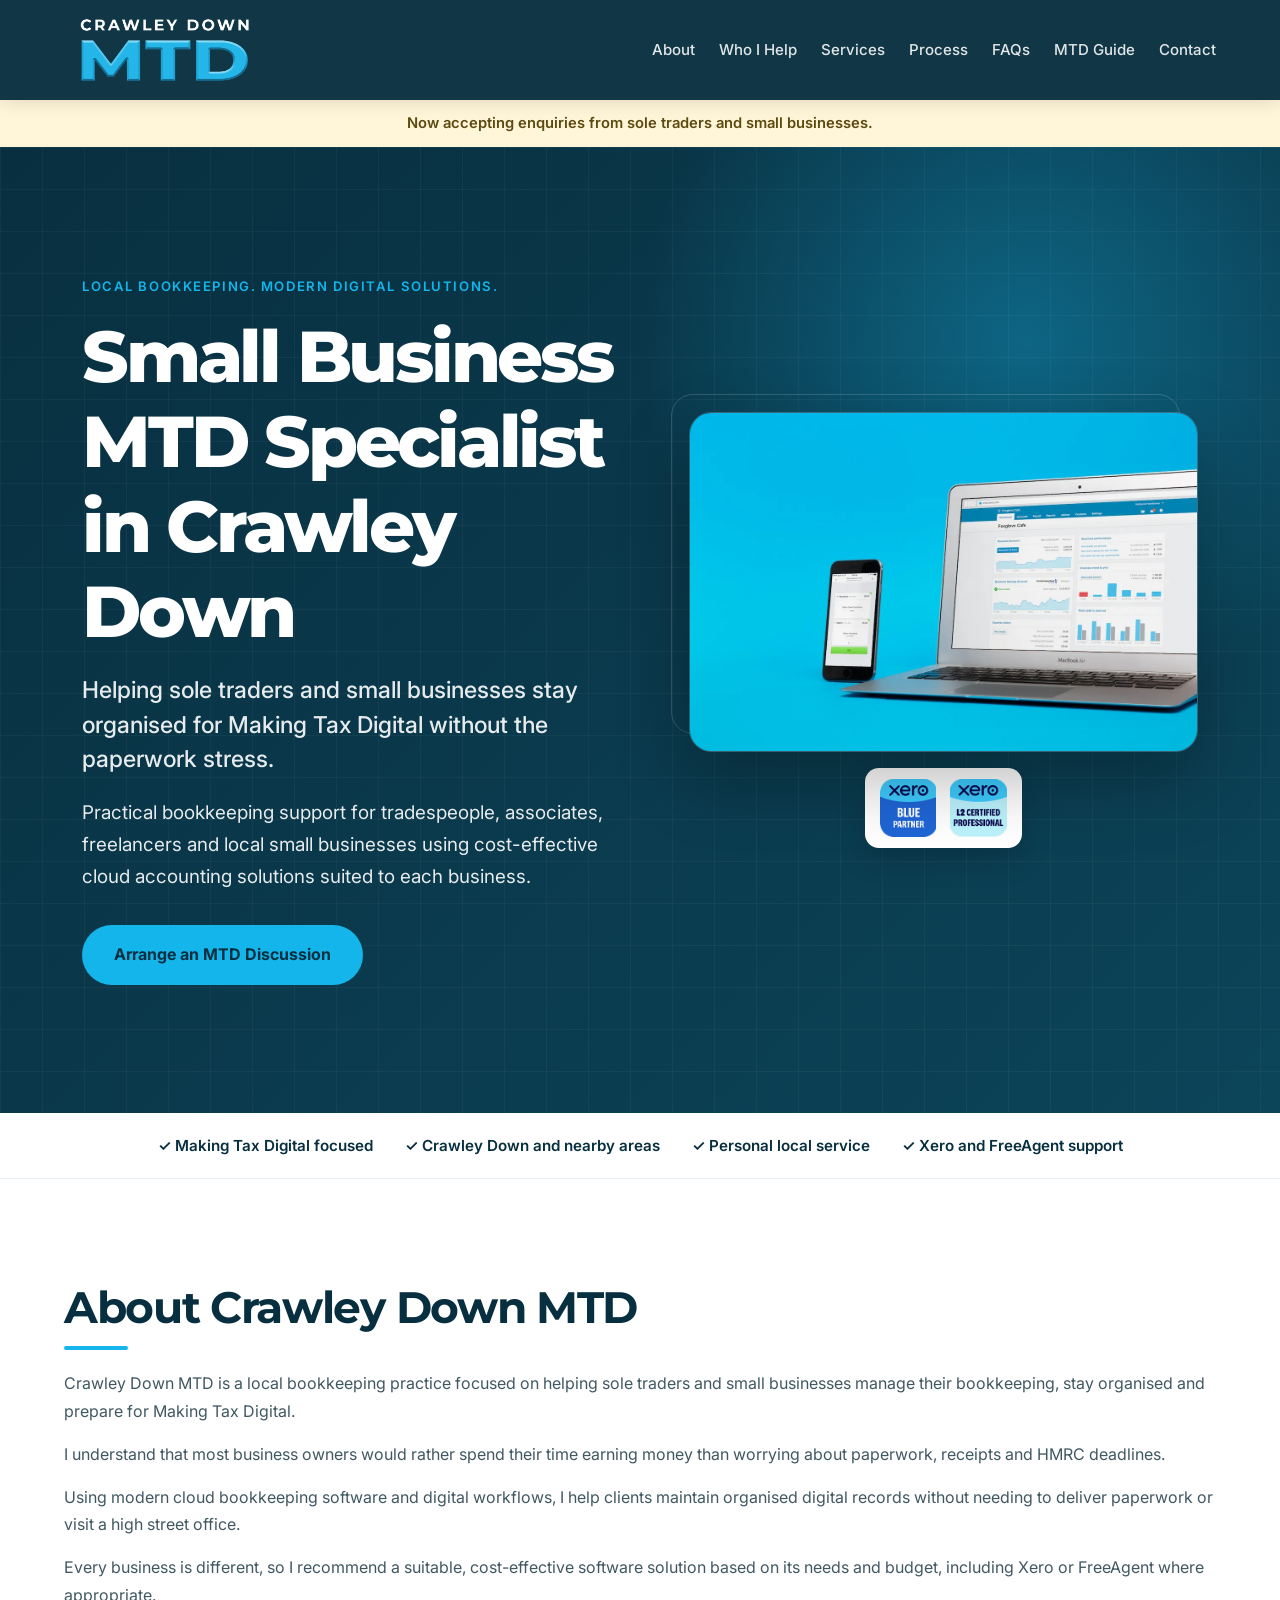
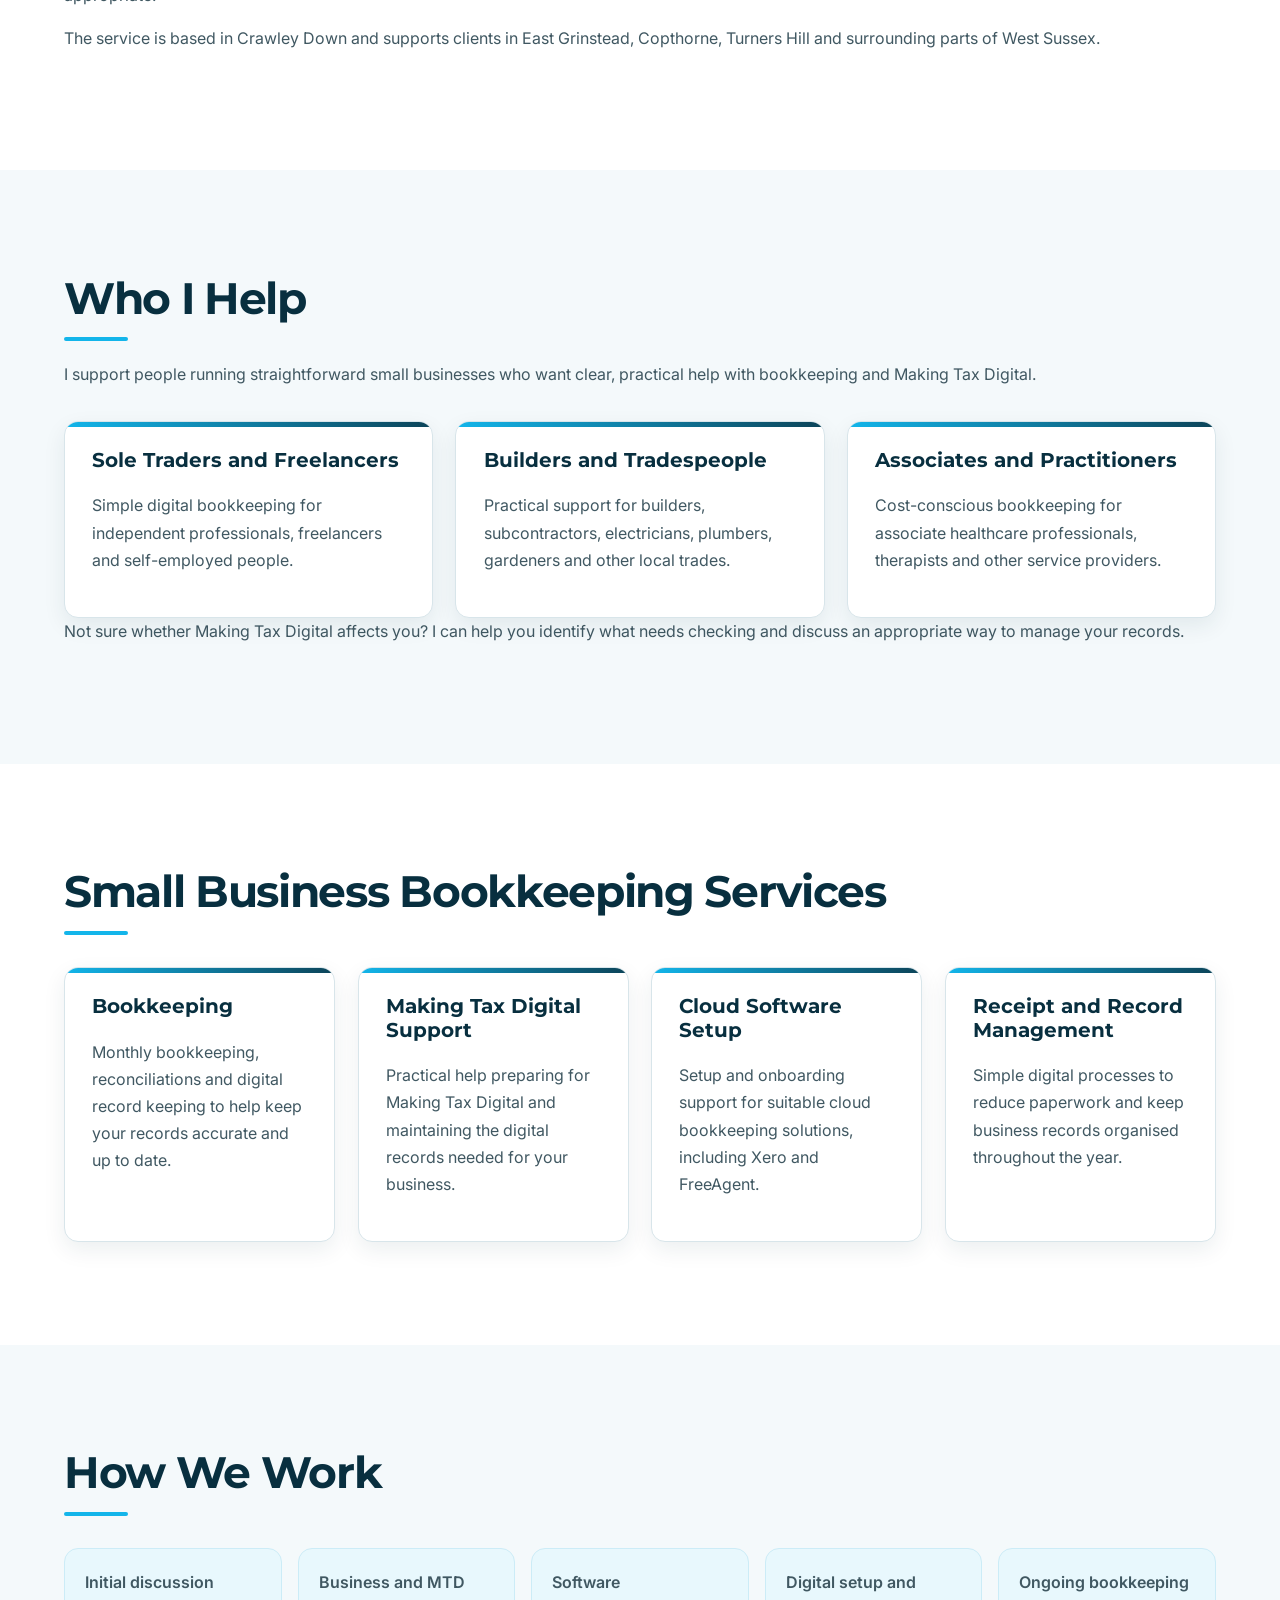
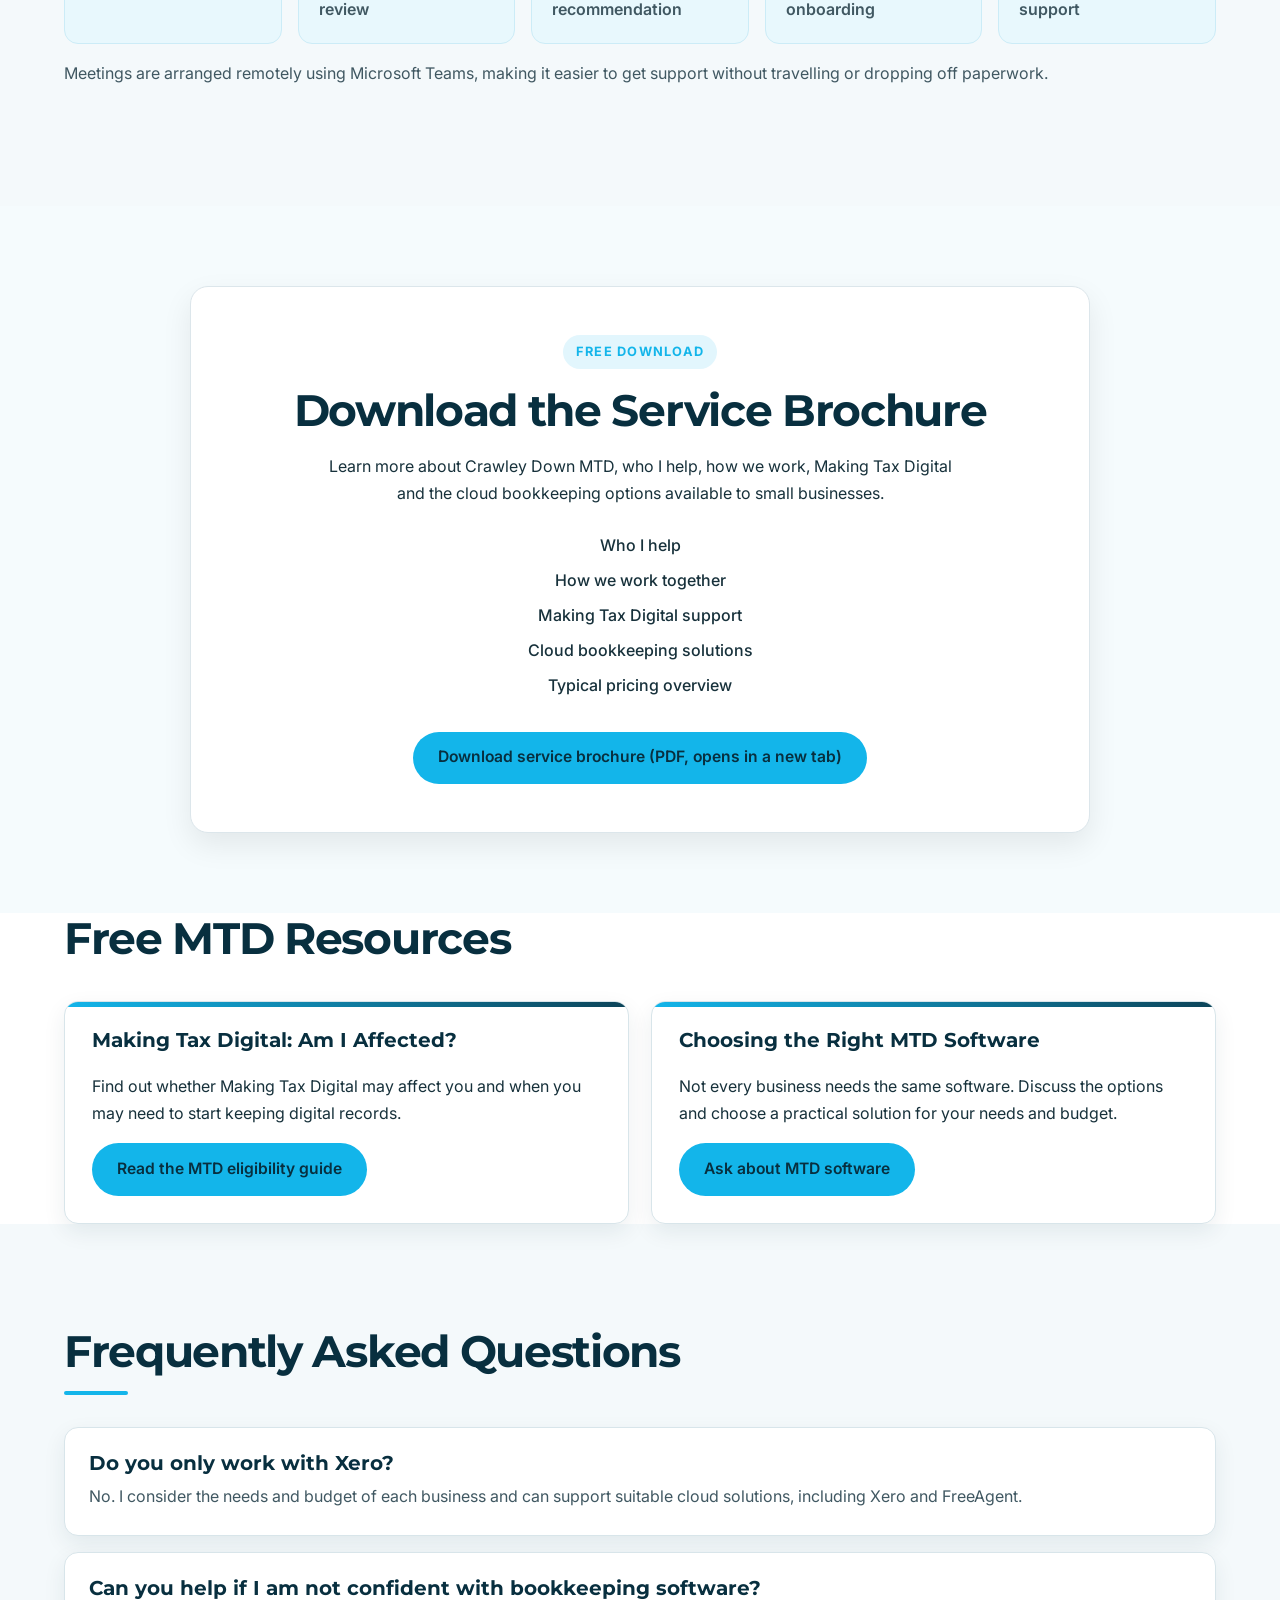
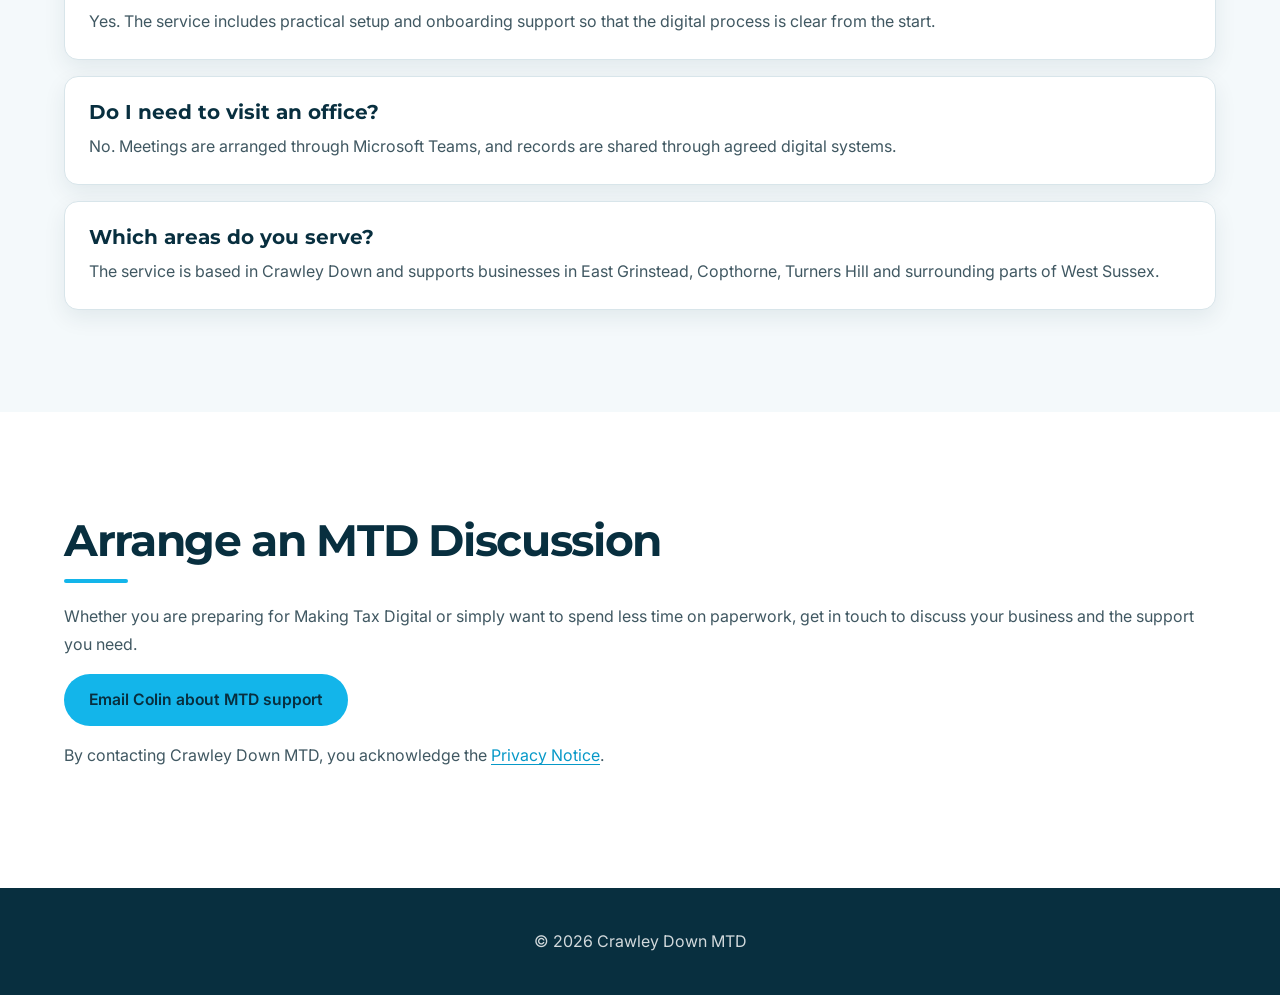
==== commit 053f3821: "Update to inform we're open for business" ====
--- a/index.html
+++ b/index.html
@@ -84,7 +84,7 @@
 
     <div class="status-banner" role="status">
         <div class="container">
-            Currently preparing for launch and awaiting final regulatory approval.
+            Now accepting enquiries from sole traders and small businesses.
         </div>
     </div>
 
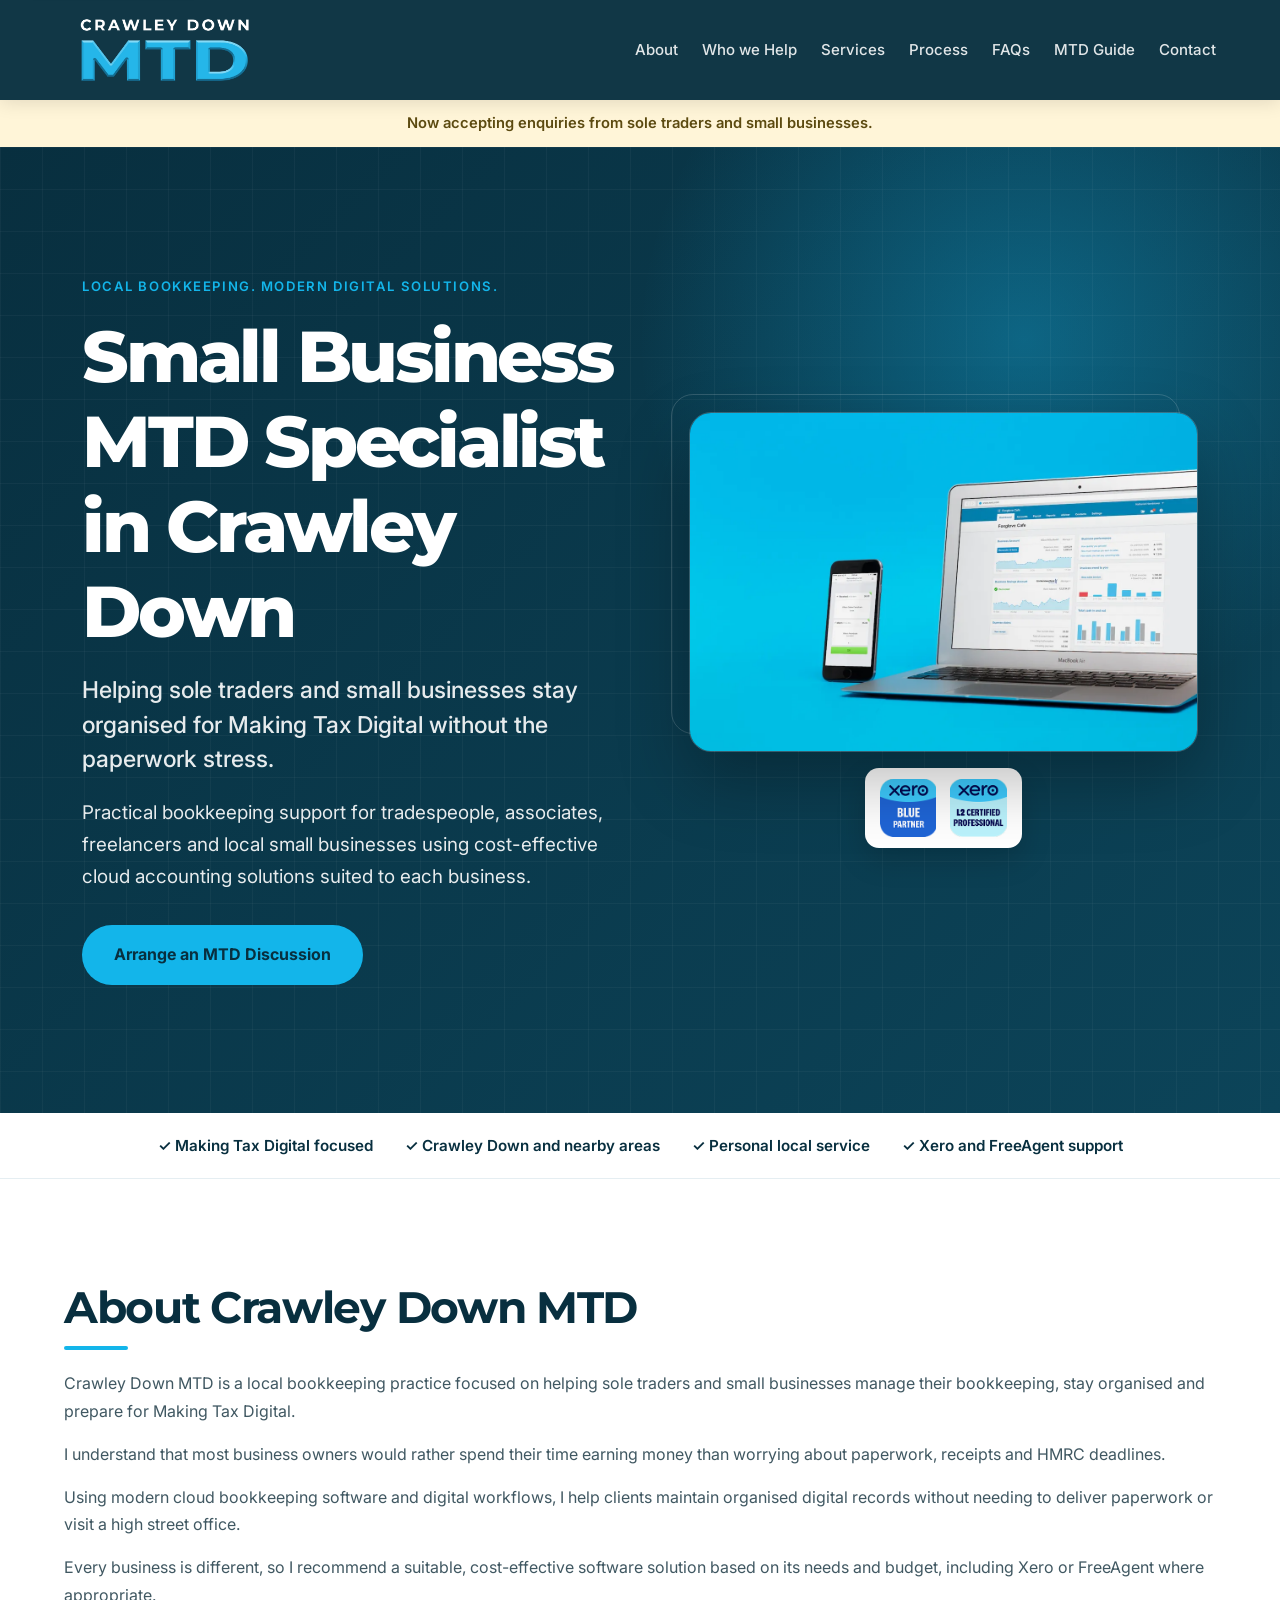
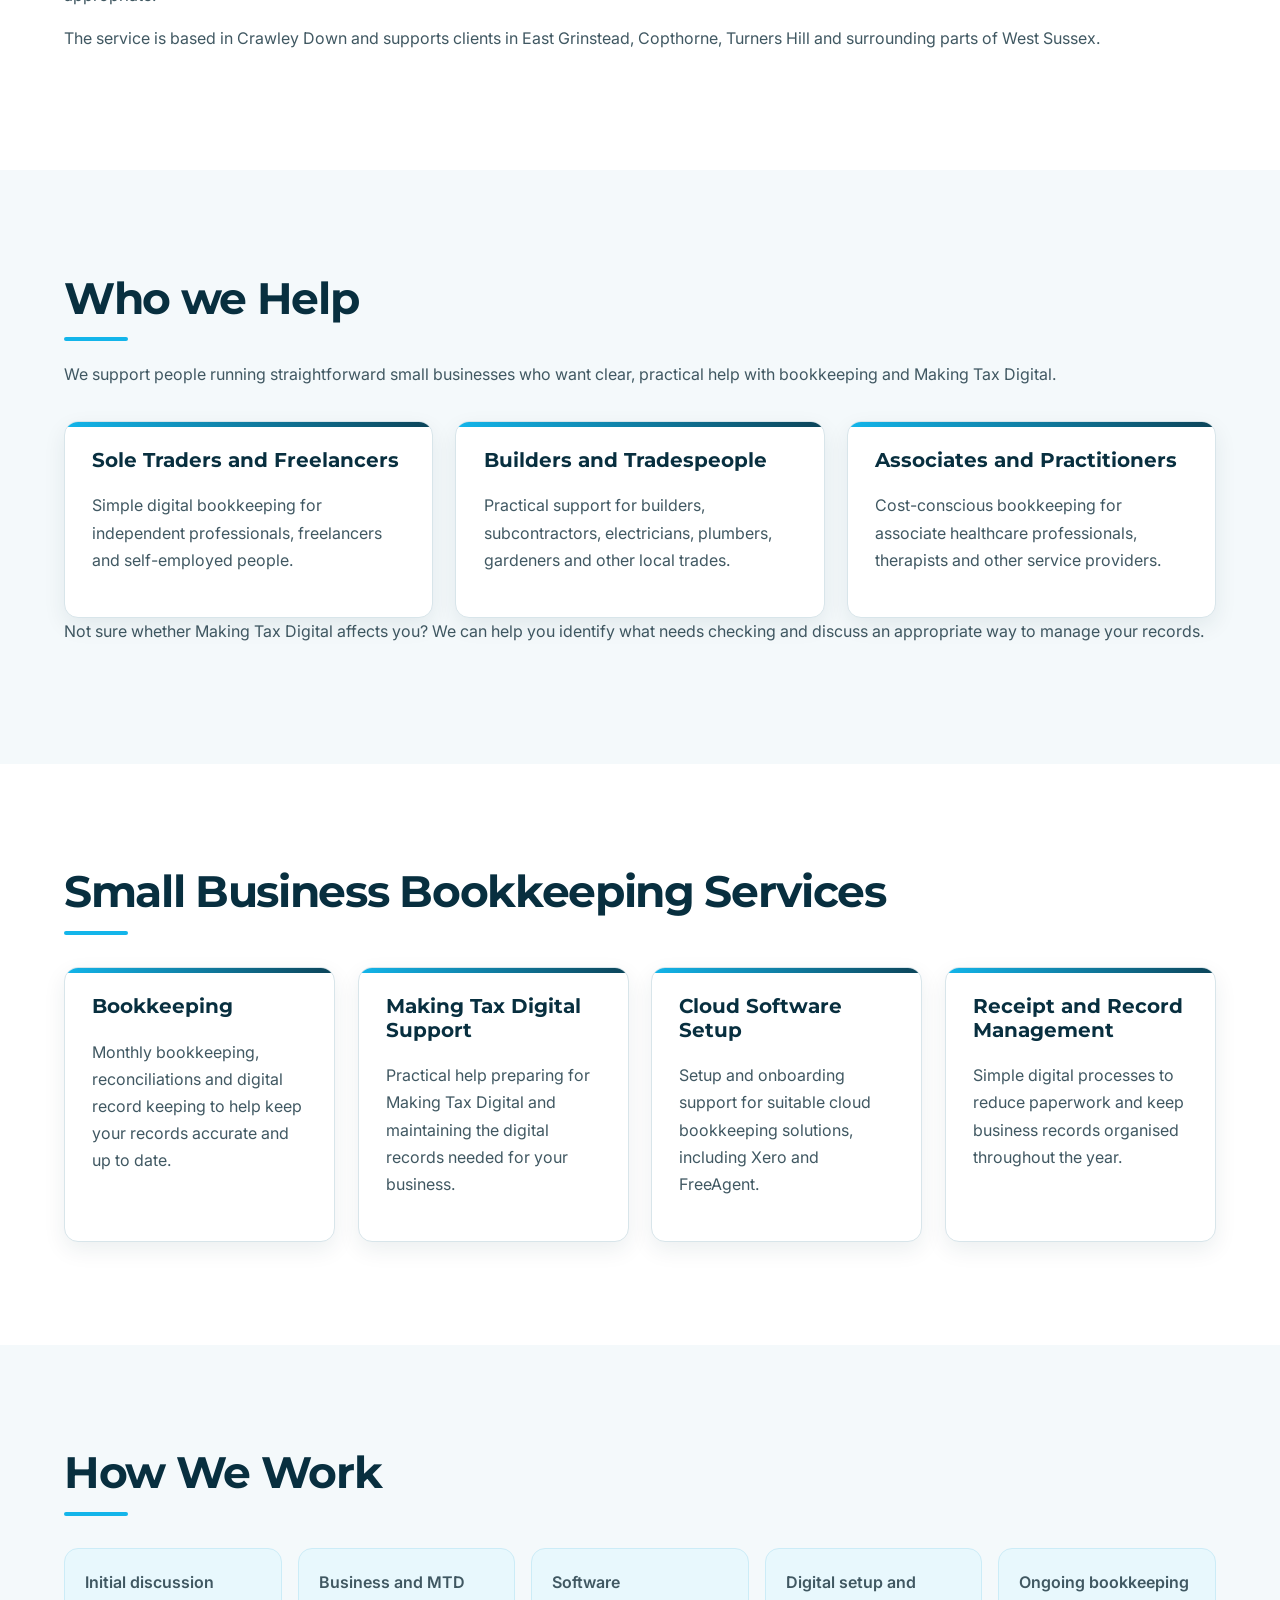
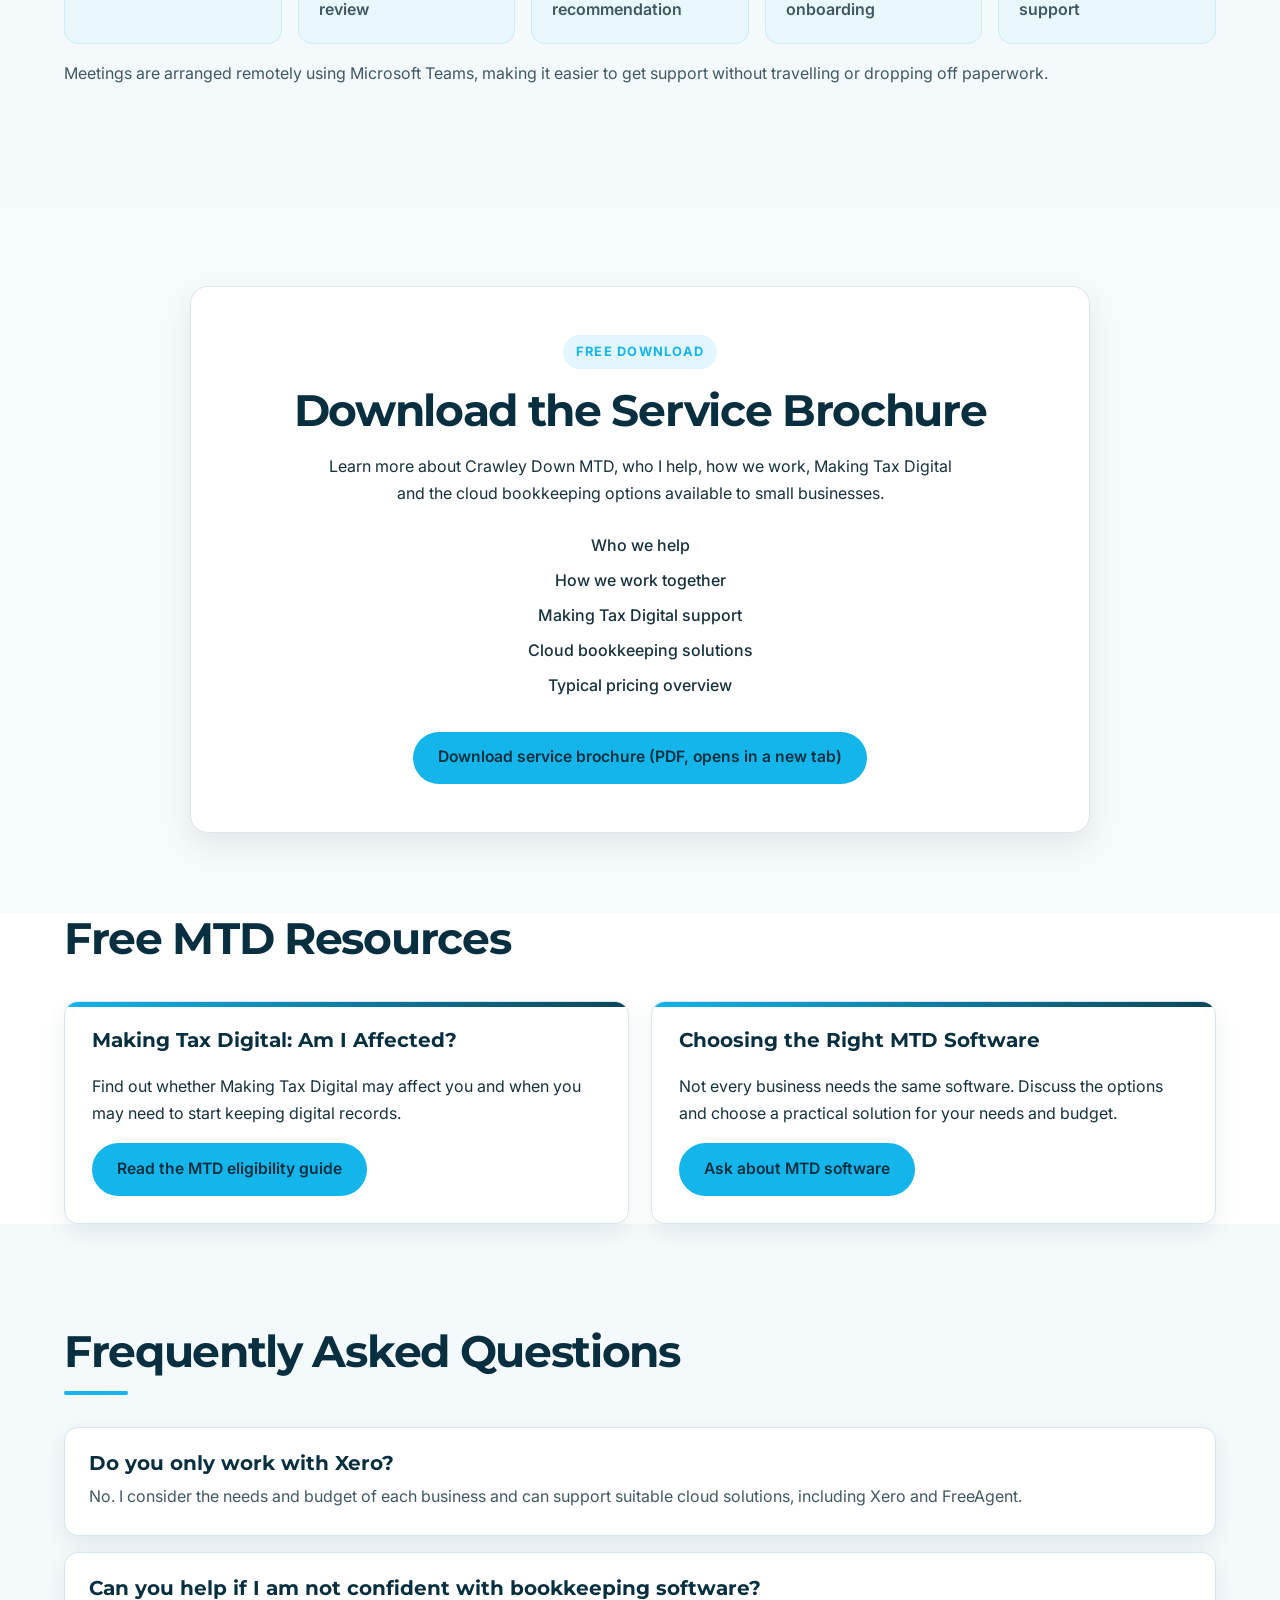
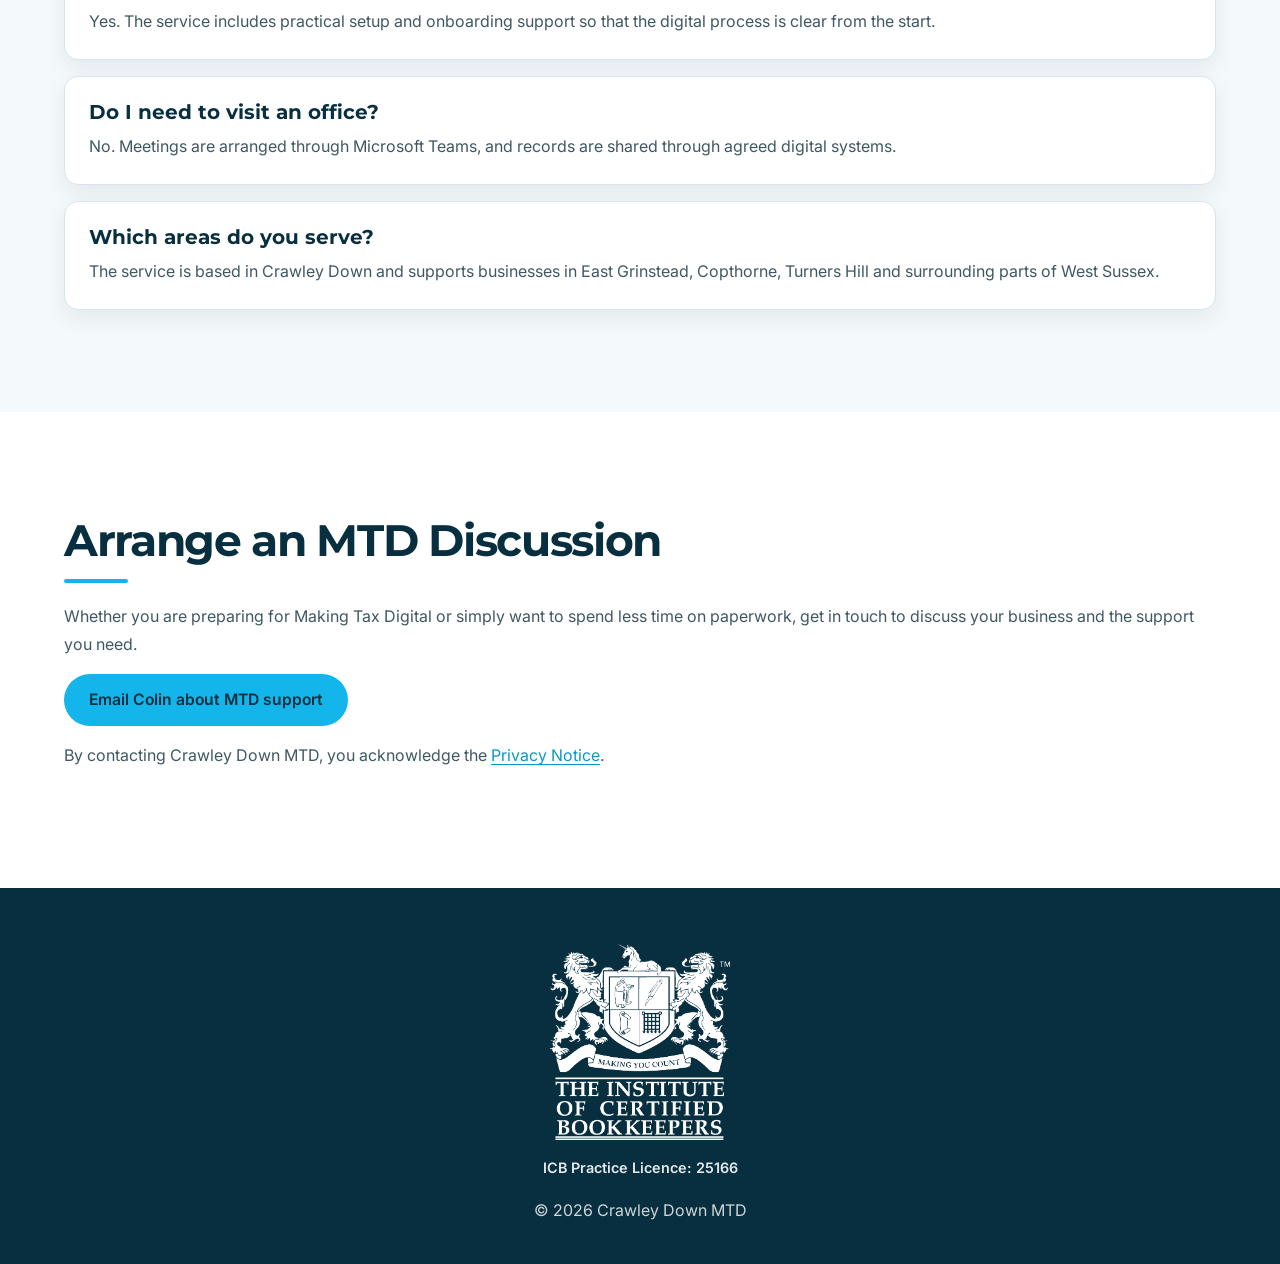
==== commit fafb6126: "v3 update to include new footer with ICB Crest and Practice number included" ====
--- a/index.html
+++ b/index.html
@@ -71,7 +71,7 @@
             <nav aria-label="Main navigation">
                 <ul>
                     <li><a href="#about">About</a></li>
-                    <li><a href="#who-we-help">Who I Help</a></li>
+                    <li><a href="#who-we-help">Who we Help</a></li>
                     <li><a href="#services">Services</a></li>
                     <li><a href="#process">Process</a></li>
                     <li><a href="#faq">FAQs</a></li>
@@ -148,8 +148,8 @@
 
         <section class="section light" id="who-we-help" aria-labelledby="who-title">
             <div class="container">
-                <h2 id="who-title">Who I Help</h2>
-                <p>I support people running straightforward small businesses who want clear, practical help with bookkeeping and Making Tax Digital.</p>
+                <h2 id="who-title">Who we Help</h2>
+                <p>We support people running straightforward small businesses who want clear, practical help with bookkeeping and Making Tax Digital.</p>
                 <div class="cards">
                     <article class="card">
                         <h3>Sole Traders and Freelancers</h3>
@@ -164,7 +164,7 @@
                         <p>Cost-conscious bookkeeping for associate healthcare professionals, therapists and other service providers.</p>
                     </article>
                 </div>
-                <p>Not sure whether Making Tax Digital affects you? I can help you identify what needs checking and discuss an appropriate way to manage your records.</p>
+                <p>Not sure whether Making Tax Digital affects you? We can help you identify what needs checking and discuss an appropriate way to manage your records.</p>
             </div>
         </section>
 
@@ -213,7 +213,7 @@
                     <h2 id="brochure-title">Download the Service Brochure</h2>
                     <p>Learn more about Crawley Down MTD, who I help, how we work, Making Tax Digital and the cloud bookkeeping options available to small businesses.</p>
                     <ul class="brochure-features">
-                        <li>Who I help</li>
+                        <li>Who we help</li>
                         <li>How we work together</li>
                         <li>Making Tax Digital support</li>
                         <li>Cloud bookkeeping solutions</li>
@@ -278,10 +278,24 @@
         </section>
     </main>
 
-    <footer>
-        <div class="container">
-            <p>&copy; 2026 Crawley Down MTD</p>
+<footer>
+    <div class="container">
+        <div class="icb-footer">
+            <a href="https://www.bookkeepers.org.uk/"
+               target="_blank"
+               rel="noopener noreferrer">
+               <img class="icb-crest"
+                    src="images/ICB_Crest_2012_White.png"
+                    alt="Institute of Certified Bookkeepers Coat of Arms 25166"/>
+            </a>    
+            <p class="icb-practice-number">
+                ICB Practice Licence: 25166
+            </p>            
+            <div class="footer-copyright">
+                <p>&copy; 2026 Crawley Down MTD</p>
+            </div>
         </div>
-    </footer>
+    </div>
+</footer>
 </body>
 </html>
--- a/css/style.css
+++ b/css/style.css
@@ -1332,3 +1332,37 @@
         transform: none;
     }
 }
+
+/* =========================================================
+   ICB PRACTICE LICENCE FOOTER
+   ========================================================= */
+
+.icb-footer {
+    margin-top: 1rem;
+    text-align: center;
+}
+
+.icb-footer a {
+    display: inline-block;
+    text-decoration: none;
+}
+
+.icb-crest {
+    display: block;
+    width: 180px;
+    max-width: 100%;
+    height: auto;
+    margin: 0 auto;
+}
+
+.icb-practice-number {
+    margin: 0.5rem 0 1rem;
+    color: rgba(255,255,255,0.9);
+    font-size: 0.9rem;
+    font-weight: 600;
+}
+
+.footer-copyright {
+    margin: 0;
+    color: rgba(255,255,255,0.8);
+}
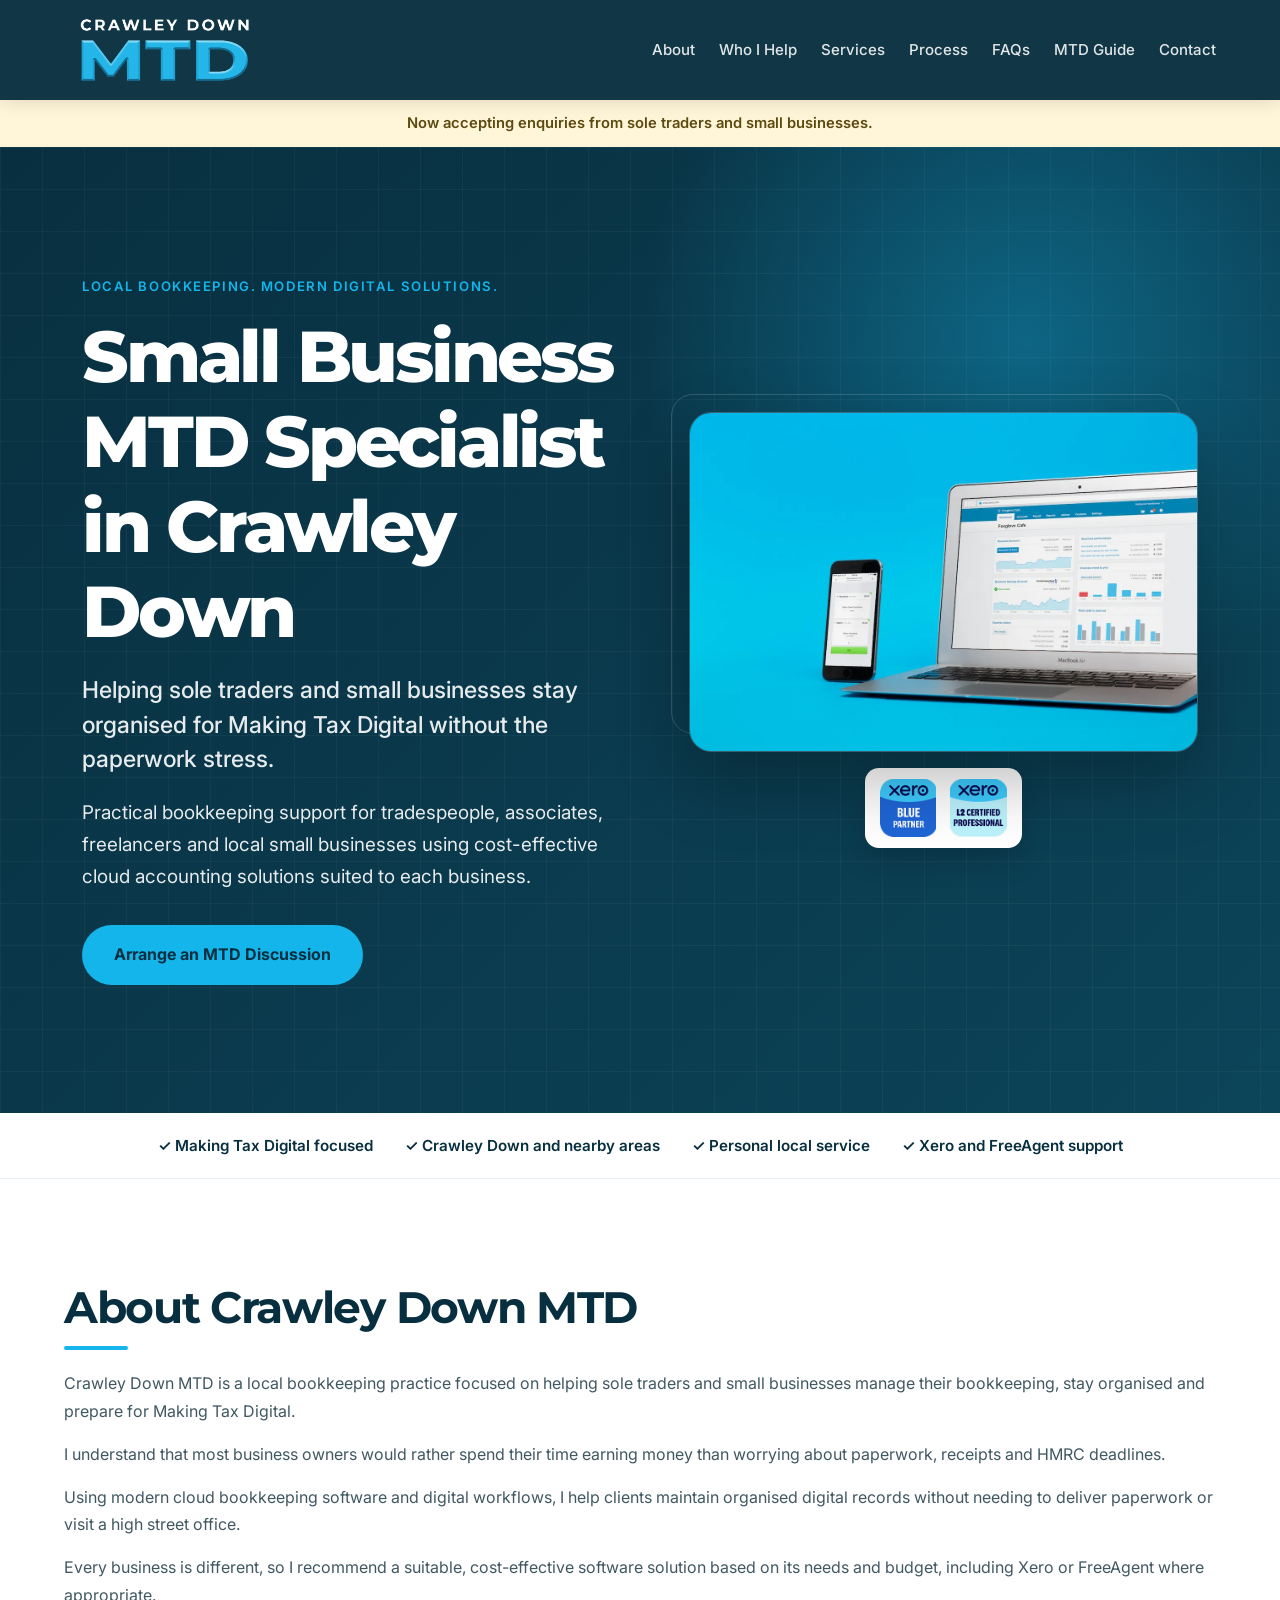
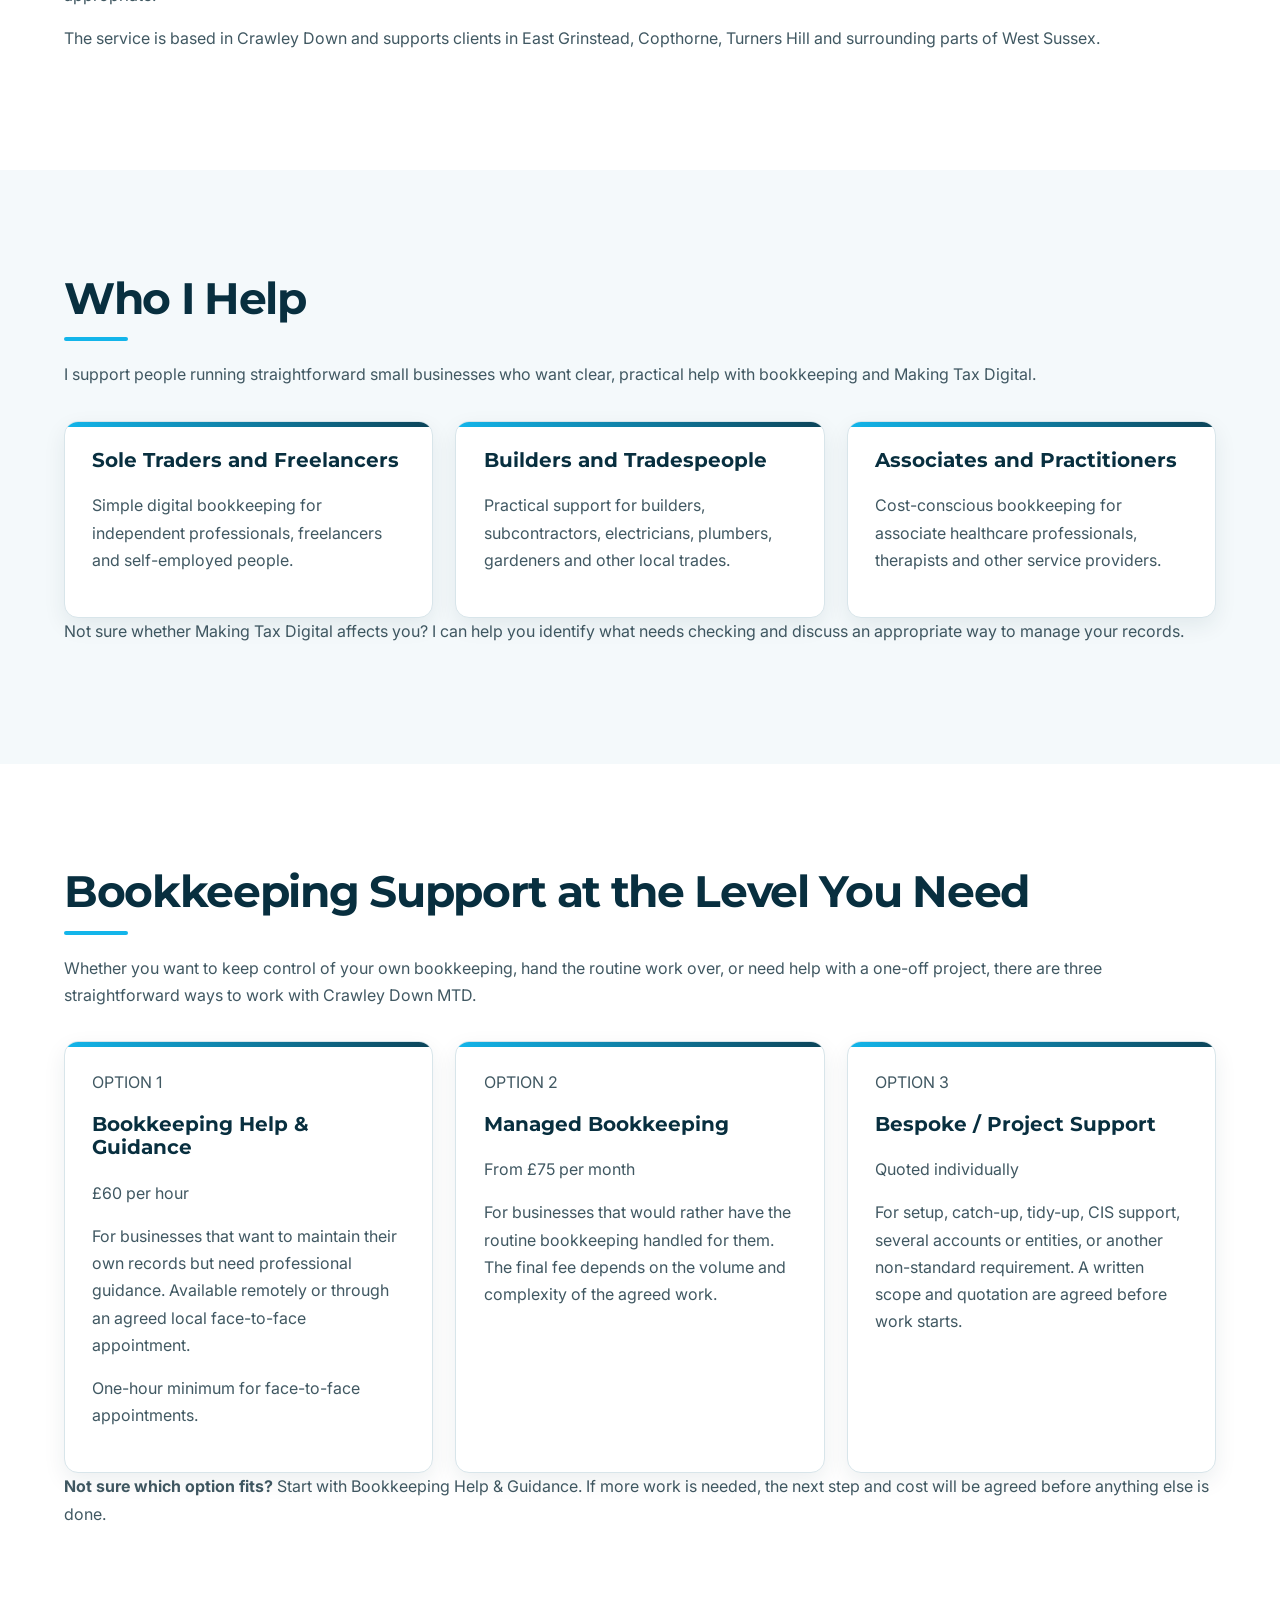
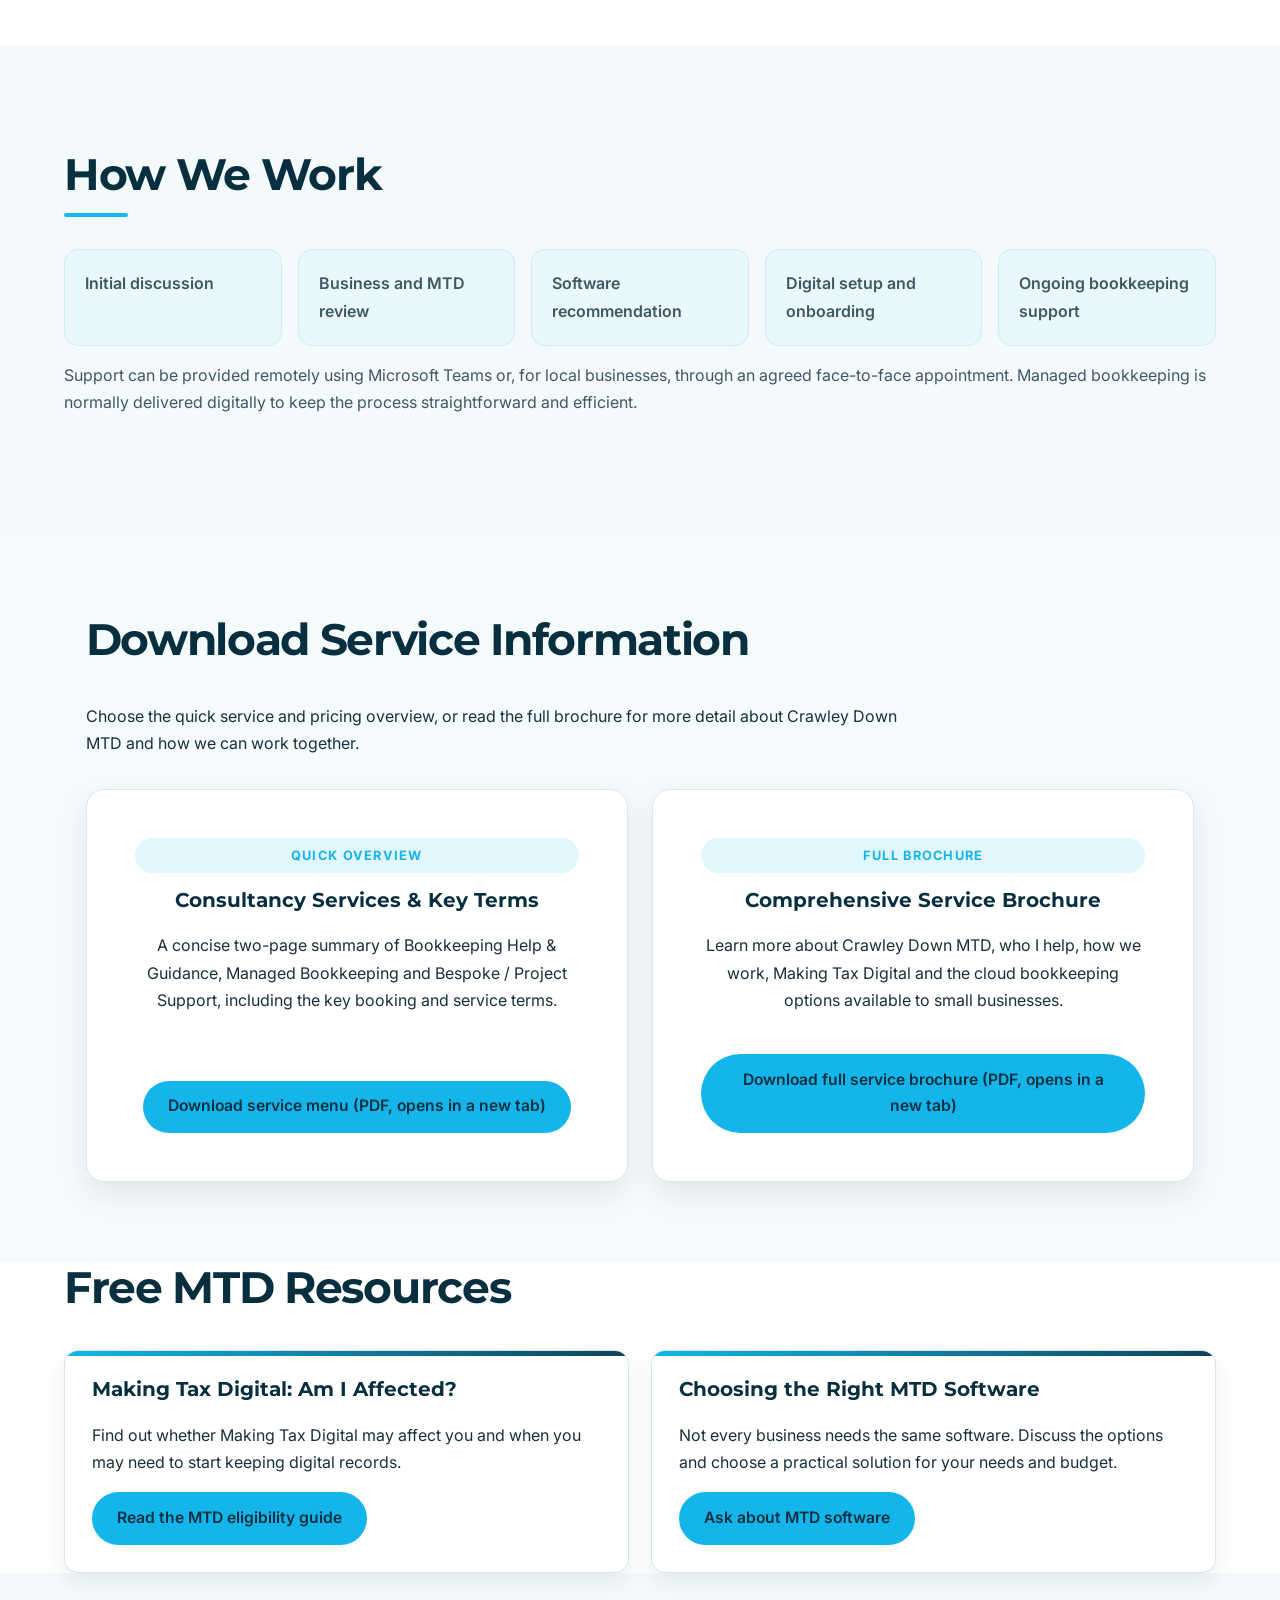
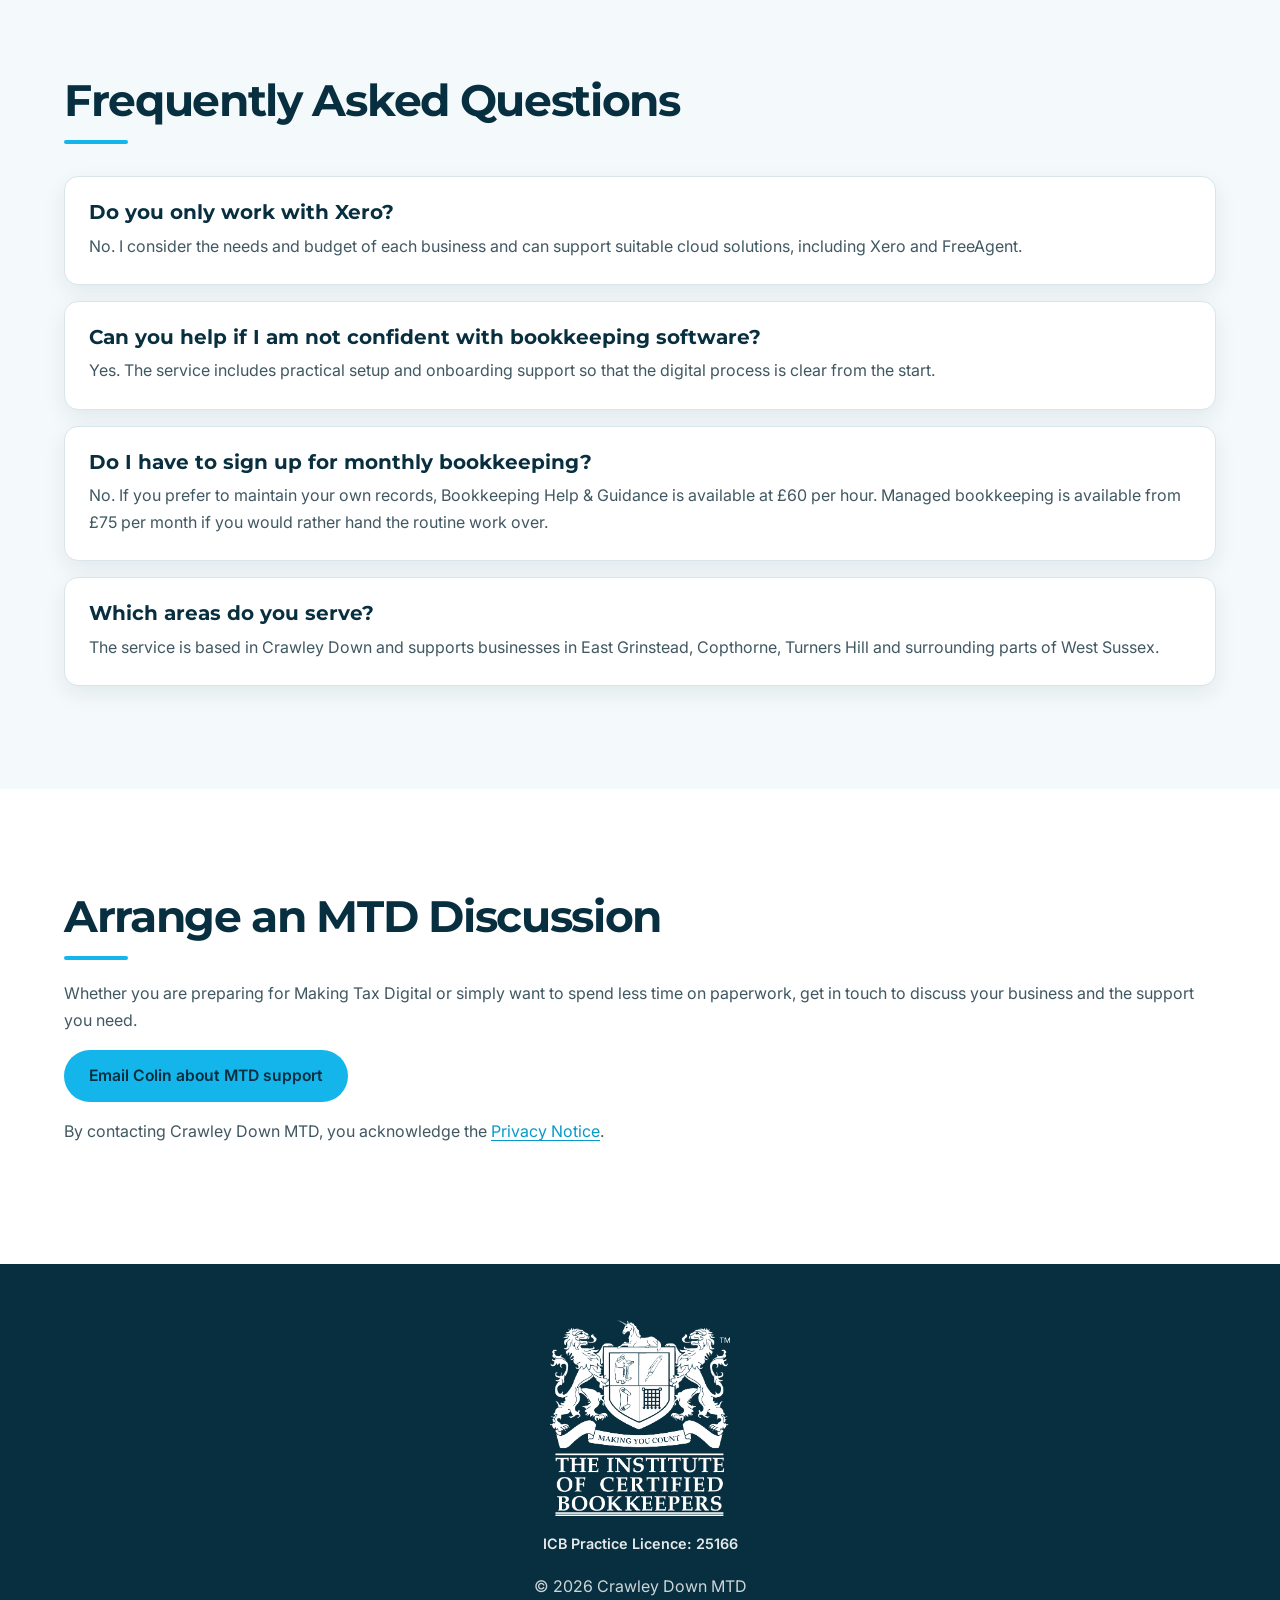
==== commit 1f5883e2: "New Consultancy offerings added" ====
--- a/index.html
+++ b/index.html
@@ -37,6 +37,35 @@
         :focus-visible {
             outline: 3px solid #ffbf47;
             outline-offset: 3px;
+        }
+
+        /* Download cards */
+        .downloads-intro {
+            max-width: 820px;
+        }
+        .download-cards {
+            display: grid;
+            grid-template-columns: repeat(2, minmax(0, 1fr));
+            gap: 1.5rem;
+            margin-top: 2rem;
+        }
+        .download-card {
+            display: flex;
+            height: 100%;
+        }
+        .download-card .brochure-content {
+            display: flex;
+            flex-direction: column;
+            width: 100%;
+        }
+        .download-card .brochure-actions {
+            margin-top: auto;
+            padding-top: 1rem;
+        }
+        @media (max-width: 760px) {
+            .download-cards {
+                grid-template-columns: 1fr;
+            }
         }
     </style>
 
@@ -65,13 +94,13 @@
         <div class="container">
             <div class="logo">
                 <a href="/" aria-label="Crawley Down MTD home">
-                    <img src="images/crawley-down-MTD-logo-white.webp" width="200" alt="Crawley Down MTD">
+                    <img src="images/crawley-down-MTD-logo-white.webp" width="200" height="auto" alt="Crawley Down MTD">
                 </a>
             </div>
             <nav aria-label="Main navigation">
                 <ul>
                     <li><a href="#about">About</a></li>
-                    <li><a href="#who-we-help">Who we Help</a></li>
+                    <li><a href="#who-we-help">Who I Help</a></li>
                     <li><a href="#services">Services</a></li>
                     <li><a href="#process">Process</a></li>
                     <li><a href="#faq">FAQs</a></li>
@@ -148,8 +177,8 @@
 
         <section class="section light" id="who-we-help" aria-labelledby="who-title">
             <div class="container">
-                <h2 id="who-title">Who we Help</h2>
-                <p>We support people running straightforward small businesses who want clear, practical help with bookkeeping and Making Tax Digital.</p>
+                <h2 id="who-title">Who I Help</h2>
+                <p>I support people running straightforward small businesses who want clear, practical help with bookkeeping and Making Tax Digital.</p>
                 <div class="cards">
                     <article class="card">
                         <h3>Sole Traders and Freelancers</h3>
@@ -164,31 +193,36 @@
                         <p>Cost-conscious bookkeeping for associate healthcare professionals, therapists and other service providers.</p>
                     </article>
                 </div>
-                <p>Not sure whether Making Tax Digital affects you? We can help you identify what needs checking and discuss an appropriate way to manage your records.</p>
+                <p>Not sure whether Making Tax Digital affects you? I can help you identify what needs checking and discuss an appropriate way to manage your records.</p>
             </div>
         </section>
 
         <section class="section" id="services" aria-labelledby="services-title">
             <div class="container">
-                <h2 id="services-title">Small Business Bookkeeping Services</h2>
-                <div class="cards">
-                    <article class="card">
-                        <h3>Bookkeeping</h3>
-                        <p>Monthly bookkeeping, reconciliations and digital record keeping to help keep your records accurate and up to date.</p>
-                    </article>
-                    <article class="card">
-                        <h3>Making Tax Digital Support</h3>
-                        <p>Practical help preparing for Making Tax Digital and maintaining the digital records needed for your business.</p>
-                    </article>
-                    <article class="card">
-                        <h3>Cloud Software Setup</h3>
-                        <p>Setup and onboarding support for suitable cloud bookkeeping solutions, including Xero and FreeAgent.</p>
-                    </article>
-                    <article class="card">
-                        <h3>Receipt and Record Management</h3>
-                        <p>Simple digital processes to reduce paperwork and keep business records organised throughout the year.</p>
-                    </article>
-                </div>
+                <h2 id="services-title">Bookkeeping Support at the Level You Need</h2>
+                <p class="services-intro">Whether you want to keep control of your own bookkeeping, hand the routine work over, or need help with a one-off project, there are three straightforward ways to work with Crawley Down MTD.</p>
+                <div class="cards service-options">
+                    <article class="card service-option">
+                        <p class="service-number">OPTION 1</p>
+                        <h3>Bookkeeping Help &amp; Guidance</h3>
+                        <p class="service-price">£60 <span>per hour</span></p>
+                        <p>For businesses that want to maintain their own records but need professional guidance. Available remotely or through an agreed local face-to-face appointment.</p>
+                        <p class="service-note">One-hour minimum for face-to-face appointments.</p>
+                    </article>
+                    <article class="card service-option">
+                        <p class="service-number">OPTION 2</p>
+                        <h3>Managed Bookkeeping</h3>
+                        <p class="service-price">From £75 <span>per month</span></p>
+                        <p>For businesses that would rather have the routine bookkeeping handled for them. The final fee depends on the volume and complexity of the agreed work.</p>
+                    </article>
+                    <article class="card service-option">
+                        <p class="service-number">OPTION 3</p>
+                        <h3>Bespoke / Project Support</h3>
+                        <p class="service-price service-price-quote">Quoted individually</p>
+                        <p>For setup, catch-up, tidy-up, CIS support, several accounts or entities, or another non-standard requirement. A written scope and quotation are agreed before work starts.</p>
+                    </article>
+                </div>
+                <p class="service-guidance"><strong>Not sure which option fits?</strong> Start with Bookkeeping Help &amp; Guidance. If more work is needed, the next step and cost will be agreed before anything else is done.</p>
             </div>
         </section>
 
@@ -202,26 +236,35 @@
                     <li class="step">Digital setup and onboarding</li>
                     <li class="step">Ongoing bookkeeping support</li>
                 </ol>
-                <p>Meetings are arranged remotely using Microsoft Teams, making it easier to get support without travelling or dropping off paperwork.</p>
-            </div>
-        </section>
-
-        <section class="brochure-section" aria-labelledby="brochure-title">
-            <div class="container brochure-card">
-                <div class="brochure-content">
-                    <span class="brochure-label">FREE DOWNLOAD</span>
-                    <h2 id="brochure-title">Download the Service Brochure</h2>
-                    <p>Learn more about Crawley Down MTD, who I help, how we work, Making Tax Digital and the cloud bookkeeping options available to small businesses.</p>
-                    <ul class="brochure-features">
-                        <li>Who we help</li>
-                        <li>How we work together</li>
-                        <li>Making Tax Digital support</li>
-                        <li>Cloud bookkeeping solutions</li>
-                        <li>Typical pricing overview</li>
-                    </ul>
-                    <div class="brochure-actions">
-                        <a href="downloads/Crawley-Down-MTD-Service-Brochure.pdf" class="btn" target="_blank" rel="noopener noreferrer">Download service brochure (PDF, opens in a new tab)</a>
-                    </div>
+                <p>Support can be provided remotely using Microsoft Teams or, for local businesses, through an agreed face-to-face appointment. Managed bookkeeping is normally delivered digitally to keep the process straightforward and efficient.</p>
+            </div>
+        </section>
+
+        <section class="brochure-section" aria-labelledby="downloads-title">
+            <div class="container">
+                <h2 id="downloads-title">Download Service Information</h2>
+                <p class="downloads-intro">Choose the quick service and pricing overview, or read the full brochure for more detail about Crawley Down MTD and how we can work together.</p>
+                <div class="download-cards">
+                    <article class="brochure-card download-card">
+                        <div class="brochure-content">
+                            <span class="brochure-label">QUICK OVERVIEW</span>
+                            <h3>Consultancy Services &amp; Key Terms</h3>
+                            <p>A concise two-page summary of Bookkeeping Help &amp; Guidance, Managed Bookkeeping and Bespoke / Project Support, including the key booking and service terms.</p>
+                            <div class="brochure-actions">
+                                <a href="downloads/Crawley-Down-MTD-Consultancy-Services.pdf" class="btn" target="_blank" rel="noopener noreferrer">Download service menu (PDF, opens in a new tab)</a>
+                            </div>
+                        </div>
+                    </article>
+                    <article class="brochure-card download-card">
+                        <div class="brochure-content">
+                            <span class="brochure-label">FULL BROCHURE</span>
+                            <h3>Comprehensive Service Brochure</h3>
+                            <p>Learn more about Crawley Down MTD, who I help, how we work, Making Tax Digital and the cloud bookkeeping options available to small businesses.</p>
+                            <div class="brochure-actions">
+                                <a href="downloads/Crawley-Down-MTD-Service-Brochure.pdf" class="btn" target="_blank" rel="noopener noreferrer">Download full service brochure (PDF, opens in a new tab)</a>
+                            </div>
+                        </div>
+                    </article>
                 </div>
             </div>
         </section>
@@ -257,8 +300,8 @@
                         <p>Yes. The service includes practical setup and onboarding support so that the digital process is clear from the start.</p>
                     </article>
                     <article class="faq-item">
-                        <h3>Do I need to visit an office?</h3>
-                        <p>No. Meetings are arranged through Microsoft Teams, and records are shared through agreed digital systems.</p>
+                        <h3>Do I have to sign up for monthly bookkeeping?</h3>
+                        <p>No. If you prefer to maintain your own records, Bookkeeping Help &amp; Guidance is available at £60 per hour. Managed bookkeeping is available from £75 per month if you would rather hand the routine work over.</p>
                     </article>
                     <article class="faq-item">
                         <h3>Which areas do you serve?</h3>
